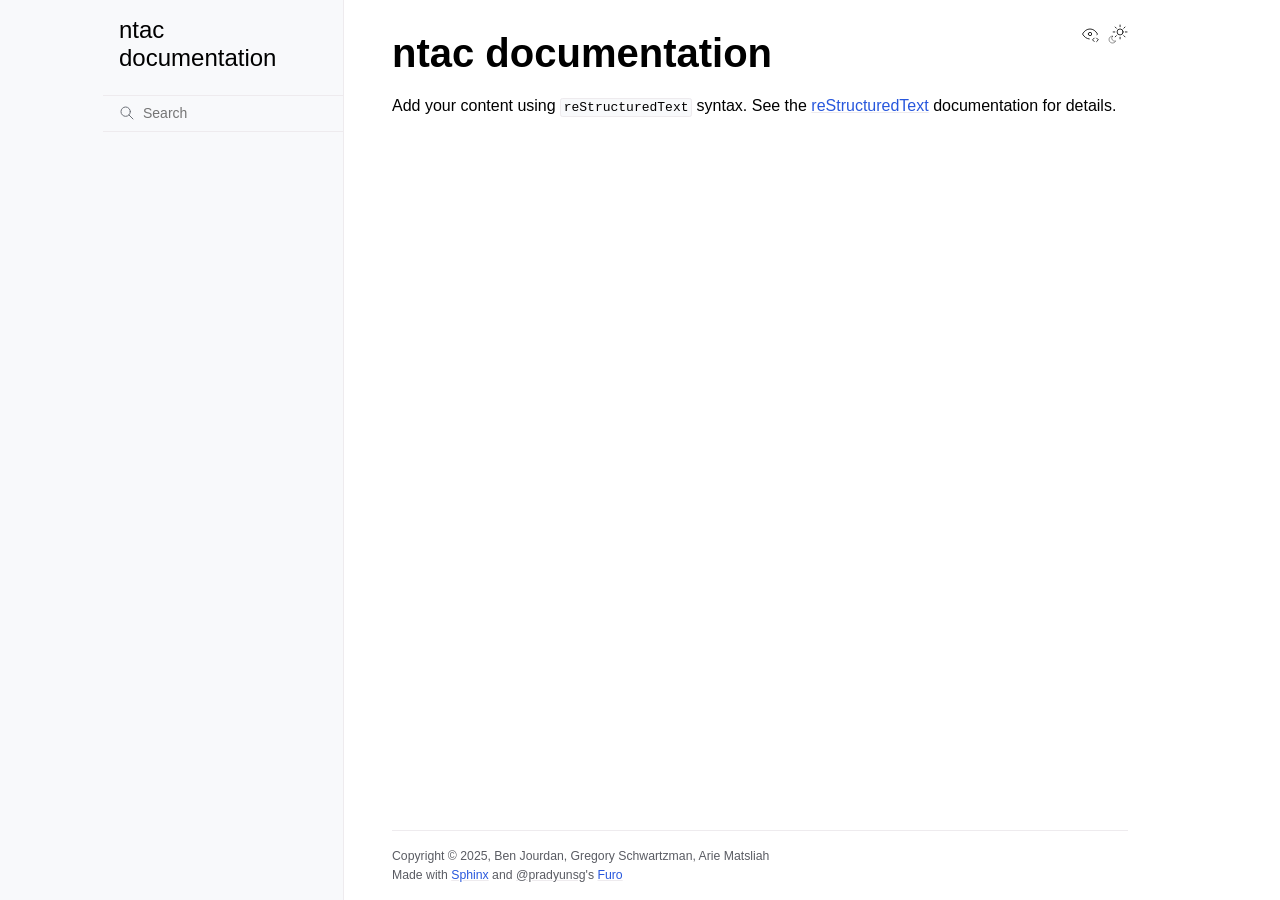
==== index.html @ 8999eef3 "deploy: 32d18147dfad6ef28882968e15329e1a2d5808b3" ====
<!doctype html>
<html class="no-js" lang="en" data-content_root="./">
  <head><meta charset="utf-8"/>
    <meta name="viewport" content="width=device-width,initial-scale=1"/>
    <meta name="color-scheme" content="light dark"><meta name="viewport" content="width=device-width, initial-scale=1" />
<link rel="index" title="Index" href="genindex.html" /><link rel="search" title="Search" href="search.html" />

    <!-- Generated with Sphinx 8.1.3 and Furo 2024.08.06 -->
        <title>ntac documentation</title>
      <link rel="stylesheet" type="text/css" href="_static/pygments.css?v=8f2a1f02" />
    <link rel="stylesheet" type="text/css" href="_static/styles/furo.css?v=354aac6f" />
    <link rel="stylesheet" type="text/css" href="_static/styles/furo-extensions.css?v=302659d7" />
    
    


<style>
  body {
    --color-code-background: #f8f8f8;
  --color-code-foreground: black;
  
  }
  @media not print {
    body[data-theme="dark"] {
      --color-code-background: #202020;
  --color-code-foreground: #d0d0d0;
  
    }
    @media (prefers-color-scheme: dark) {
      body:not([data-theme="light"]) {
        --color-code-background: #202020;
  --color-code-foreground: #d0d0d0;
  
      }
    }
  }
</style></head>
  <body>
    
    <script>
      document.body.dataset.theme = localStorage.getItem("theme") || "auto";
    </script>
    

<svg xmlns="http://www.w3.org/2000/svg" style="display: none;">
  <symbol id="svg-toc" viewBox="0 0 24 24">
    <title>Contents</title>
    <svg stroke="currentColor" fill="currentColor" stroke-width="0" viewBox="0 0 1024 1024">
      <path d="M408 442h480c4.4 0 8-3.6 8-8v-56c0-4.4-3.6-8-8-8H408c-4.4 0-8 3.6-8 8v56c0 4.4 3.6 8 8 8zm-8 204c0 4.4 3.6 8 8 8h480c4.4 0 8-3.6 8-8v-56c0-4.4-3.6-8-8-8H408c-4.4 0-8 3.6-8 8v56zm504-486H120c-4.4 0-8 3.6-8 8v56c0 4.4 3.6 8 8 8h784c4.4 0 8-3.6 8-8v-56c0-4.4-3.6-8-8-8zm0 632H120c-4.4 0-8 3.6-8 8v56c0 4.4 3.6 8 8 8h784c4.4 0 8-3.6 8-8v-56c0-4.4-3.6-8-8-8zM115.4 518.9L271.7 642c5.8 4.6 14.4.5 14.4-6.9V388.9c0-7.4-8.5-11.5-14.4-6.9L115.4 505.1a8.74 8.74 0 0 0 0 13.8z"/>
    </svg>
  </symbol>
  <symbol id="svg-menu" viewBox="0 0 24 24">
    <title>Menu</title>
    <svg xmlns="http://www.w3.org/2000/svg" viewBox="0 0 24 24" fill="none" stroke="currentColor"
      stroke-width="2" stroke-linecap="round" stroke-linejoin="round" class="feather-menu">
      <line x1="3" y1="12" x2="21" y2="12"></line>
      <line x1="3" y1="6" x2="21" y2="6"></line>
      <line x1="3" y1="18" x2="21" y2="18"></line>
    </svg>
  </symbol>
  <symbol id="svg-arrow-right" viewBox="0 0 24 24">
    <title>Expand</title>
    <svg xmlns="http://www.w3.org/2000/svg" viewBox="0 0 24 24" fill="none" stroke="currentColor"
      stroke-width="2" stroke-linecap="round" stroke-linejoin="round" class="feather-chevron-right">
      <polyline points="9 18 15 12 9 6"></polyline>
    </svg>
  </symbol>
  <symbol id="svg-sun" viewBox="0 0 24 24">
    <title>Light mode</title>
    <svg xmlns="http://www.w3.org/2000/svg" viewBox="0 0 24 24" fill="none" stroke="currentColor"
      stroke-width="1" stroke-linecap="round" stroke-linejoin="round" class="feather-sun">
      <circle cx="12" cy="12" r="5"></circle>
      <line x1="12" y1="1" x2="12" y2="3"></line>
      <line x1="12" y1="21" x2="12" y2="23"></line>
      <line x1="4.22" y1="4.22" x2="5.64" y2="5.64"></line>
      <line x1="18.36" y1="18.36" x2="19.78" y2="19.78"></line>
      <line x1="1" y1="12" x2="3" y2="12"></line>
      <line x1="21" y1="12" x2="23" y2="12"></line>
      <line x1="4.22" y1="19.78" x2="5.64" y2="18.36"></line>
      <line x1="18.36" y1="5.64" x2="19.78" y2="4.22"></line>
    </svg>
  </symbol>
  <symbol id="svg-moon" viewBox="0 0 24 24">
    <title>Dark mode</title>
    <svg xmlns="http://www.w3.org/2000/svg" viewBox="0 0 24 24" fill="none" stroke="currentColor"
      stroke-width="1" stroke-linecap="round" stroke-linejoin="round" class="icon-tabler-moon">
      <path stroke="none" d="M0 0h24v24H0z" fill="none" />
      <path d="M12 3c.132 0 .263 0 .393 0a7.5 7.5 0 0 0 7.92 12.446a9 9 0 1 1 -8.313 -12.454z" />
    </svg>
  </symbol>
  <symbol id="svg-sun-with-moon" viewBox="0 0 24 24">
    <title>Auto light/dark, in light mode</title>
    <svg xmlns="http://www.w3.org/2000/svg" viewBox="0 0 24 24" fill="none" stroke="currentColor"
      stroke-width="1" stroke-linecap="round" stroke-linejoin="round"
      class="icon-custom-derived-from-feather-sun-and-tabler-moon">
      <path style="opacity: 50%" d="M 5.411 14.504 C 5.471 14.504 5.532 14.504 5.591 14.504 C 3.639 16.319 4.383 19.569 6.931 20.352 C 7.693 20.586 8.512 20.551 9.25 20.252 C 8.023 23.207 4.056 23.725 2.11 21.184 C 0.166 18.642 1.702 14.949 4.874 14.536 C 5.051 14.512 5.231 14.5 5.411 14.5 L 5.411 14.504 Z"/>
      <line x1="14.5" y1="3.25" x2="14.5" y2="1.25"/>
      <line x1="14.5" y1="15.85" x2="14.5" y2="17.85"/>
      <line x1="10.044" y1="5.094" x2="8.63" y2="3.68"/>
      <line x1="19" y1="14.05" x2="20.414" y2="15.464"/>
      <line x1="8.2" y1="9.55" x2="6.2" y2="9.55"/>
      <line x1="20.8" y1="9.55" x2="22.8" y2="9.55"/>
      <line x1="10.044" y1="14.006" x2="8.63" y2="15.42"/>
      <line x1="19" y1="5.05" x2="20.414" y2="3.636"/>
      <circle cx="14.5" cy="9.55" r="3.6"/>
    </svg>
  </symbol>
  <symbol id="svg-moon-with-sun" viewBox="0 0 24 24">
    <title>Auto light/dark, in dark mode</title>
    <svg xmlns="http://www.w3.org/2000/svg" viewBox="0 0 24 24" fill="none" stroke="currentColor"
      stroke-width="1" stroke-linecap="round" stroke-linejoin="round"
      class="icon-custom-derived-from-feather-sun-and-tabler-moon">
      <path d="M 8.282 7.007 C 8.385 7.007 8.494 7.007 8.595 7.007 C 5.18 10.184 6.481 15.869 10.942 17.24 C 12.275 17.648 13.706 17.589 15 17.066 C 12.851 22.236 5.91 23.143 2.505 18.696 C -0.897 14.249 1.791 7.786 7.342 7.063 C 7.652 7.021 7.965 7 8.282 7 L 8.282 7.007 Z"/>
      <line style="opacity: 50%" x1="18" y1="3.705" x2="18" y2="2.5"/>
      <line style="opacity: 50%" x1="18" y1="11.295" x2="18" y2="12.5"/>
      <line style="opacity: 50%" x1="15.316" y1="4.816" x2="14.464" y2="3.964"/>
      <line style="opacity: 50%" x1="20.711" y1="10.212" x2="21.563" y2="11.063"/>
      <line style="opacity: 50%" x1="14.205" y1="7.5" x2="13.001" y2="7.5"/>
      <line style="opacity: 50%" x1="21.795" y1="7.5" x2="23" y2="7.5"/>
      <line style="opacity: 50%" x1="15.316" y1="10.184" x2="14.464" y2="11.036"/>
      <line style="opacity: 50%" x1="20.711" y1="4.789" x2="21.563" y2="3.937"/>
      <circle style="opacity: 50%" cx="18" cy="7.5" r="2.169"/>
    </svg>
  </symbol>
  <symbol id="svg-pencil" viewBox="0 0 24 24">
    <svg xmlns="http://www.w3.org/2000/svg" viewBox="0 0 24 24" fill="none" stroke="currentColor"
      stroke-width="1" stroke-linecap="round" stroke-linejoin="round" class="icon-tabler-pencil-code">
      <path d="M4 20h4l10.5 -10.5a2.828 2.828 0 1 0 -4 -4l-10.5 10.5v4" />
      <path d="M13.5 6.5l4 4" />
      <path d="M20 21l2 -2l-2 -2" />
      <path d="M17 17l-2 2l2 2" />
    </svg>
  </symbol>
  <symbol id="svg-eye" viewBox="0 0 24 24">
    <svg xmlns="http://www.w3.org/2000/svg" viewBox="0 0 24 24" fill="none" stroke="currentColor"
      stroke-width="1" stroke-linecap="round" stroke-linejoin="round" class="icon-tabler-eye-code">
      <path stroke="none" d="M0 0h24v24H0z" fill="none" />
      <path d="M10 12a2 2 0 1 0 4 0a2 2 0 0 0 -4 0" />
      <path
        d="M11.11 17.958c-3.209 -.307 -5.91 -2.293 -8.11 -5.958c2.4 -4 5.4 -6 9 -6c3.6 0 6.6 2 9 6c-.21 .352 -.427 .688 -.647 1.008" />
      <path d="M20 21l2 -2l-2 -2" />
      <path d="M17 17l-2 2l2 2" />
    </svg>
  </symbol>
</svg>

<input type="checkbox" class="sidebar-toggle" name="__navigation" id="__navigation">
<input type="checkbox" class="sidebar-toggle" name="__toc" id="__toc">
<label class="overlay sidebar-overlay" for="__navigation">
  <div class="visually-hidden">Hide navigation sidebar</div>
</label>
<label class="overlay toc-overlay" for="__toc">
  <div class="visually-hidden">Hide table of contents sidebar</div>
</label>

<a class="skip-to-content muted-link" href="#furo-main-content">Skip to content</a>



<div class="page">
  <header class="mobile-header">
    <div class="header-left">
      <label class="nav-overlay-icon" for="__navigation">
        <div class="visually-hidden">Toggle site navigation sidebar</div>
        <i class="icon"><svg><use href="#svg-menu"></use></svg></i>
      </label>
    </div>
    <div class="header-center">
      <a href="#"><div class="brand">ntac  documentation</div></a>
    </div>
    <div class="header-right">
      <div class="theme-toggle-container theme-toggle-header">
        <button class="theme-toggle">
          <div class="visually-hidden">Toggle Light / Dark / Auto color theme</div>
          <svg class="theme-icon-when-auto-light"><use href="#svg-sun-with-moon"></use></svg>
          <svg class="theme-icon-when-auto-dark"><use href="#svg-moon-with-sun"></use></svg>
          <svg class="theme-icon-when-dark"><use href="#svg-moon"></use></svg>
          <svg class="theme-icon-when-light"><use href="#svg-sun"></use></svg>
        </button>
      </div>
      <label class="toc-overlay-icon toc-header-icon no-toc" for="__toc">
        <div class="visually-hidden">Toggle table of contents sidebar</div>
        <i class="icon"><svg><use href="#svg-toc"></use></svg></i>
      </label>
    </div>
  </header>
  <aside class="sidebar-drawer">
    <div class="sidebar-container">
      
      <div class="sidebar-sticky"><a class="sidebar-brand" href="#">
  
  
  <span class="sidebar-brand-text">ntac  documentation</span>
  
</a><form class="sidebar-search-container" method="get" action="search.html" role="search">
  <input class="sidebar-search" placeholder="Search" name="q" aria-label="Search">
  <input type="hidden" name="check_keywords" value="yes">
  <input type="hidden" name="area" value="default">
</form>
<div id="searchbox"></div><div class="sidebar-scroll"><div class="sidebar-tree">
  
</div>
</div>

      </div>
      
    </div>
  </aside>
  <div class="main">
    <div class="content">
      <div class="article-container">
        <a href="#" class="back-to-top muted-link">
          <svg xmlns="http://www.w3.org/2000/svg" viewBox="0 0 24 24">
            <path d="M13 20h-2V8l-5.5 5.5-1.42-1.42L12 4.16l7.92 7.92-1.42 1.42L13 8v12z"></path>
          </svg>
          <span>Back to top</span>
        </a>
        <div class="content-icon-container">
          <div class="view-this-page">
  <a class="muted-link" href="_sources/index.rst.txt" title="View this page">
    <svg><use href="#svg-eye"></use></svg>
    <span class="visually-hidden">View this page</span>
  </a>
</div>
<div class="theme-toggle-container theme-toggle-content">
            <button class="theme-toggle">
              <div class="visually-hidden">Toggle Light / Dark / Auto color theme</div>
              <svg class="theme-icon-when-auto-light"><use href="#svg-sun-with-moon"></use></svg>
              <svg class="theme-icon-when-auto-dark"><use href="#svg-moon-with-sun"></use></svg>
              <svg class="theme-icon-when-dark"><use href="#svg-moon"></use></svg>
              <svg class="theme-icon-when-light"><use href="#svg-sun"></use></svg>
            </button>
          </div>
          <label class="toc-overlay-icon toc-content-icon no-toc" for="__toc">
            <div class="visually-hidden">Toggle table of contents sidebar</div>
            <i class="icon"><svg><use href="#svg-toc"></use></svg></i>
          </label>
        </div>
        <article role="main" id="furo-main-content">
          <section id="ntac-documentation">
<h1>ntac documentation<a class="headerlink" href="#ntac-documentation" title="Link to this heading">¶</a></h1>
<p>Add your content using <code class="docutils literal notranslate"><span class="pre">reStructuredText</span></code> syntax. See the
<a class="reference external" href="https://www.sphinx-doc.org/en/master/usage/restructuredtext/index.html">reStructuredText</a>
documentation for details.</p>
<div class="toctree-wrapper compound">
</div>
</section>

        </article>
      </div>
      <footer>
        
        <div class="related-pages">
          
          
        </div>
        <div class="bottom-of-page">
          <div class="left-details">
            <div class="copyright">
                Copyright &#169; 2025, Ben Jourdan, Gregory Schwartzman, Arie Matsliah
            </div>
            Made with <a href="https://www.sphinx-doc.org/">Sphinx</a> and <a class="muted-link" href="https://pradyunsg.me">@pradyunsg</a>'s
            
            <a href="https://github.com/pradyunsg/furo">Furo</a>
            
          </div>
          <div class="right-details">
            
          </div>
        </div>
        
      </footer>
    </div>
    <aside class="toc-drawer no-toc">
      
      
      
    </aside>
  </div>
</div><script src="_static/documentation_options.js?v=5929fcd5"></script>
    <script src="_static/doctools.js?v=9bcbadda"></script>
    <script src="_static/sphinx_highlight.js?v=dc90522c"></script>
    <script src="_static/scripts/furo.js?v=5fa4622c"></script>
    </body>
</html>
---- _static/pygments.css ----
.highlight pre { line-height: 125%; }
.highlight td.linenos .normal { color: inherit; background-color: transparent; padding-left: 5px; padding-right: 5px; }
.highlight span.linenos { color: inherit; background-color: transparent; padding-left: 5px; padding-right: 5px; }
.highlight td.linenos .special { color: #000000; background-color: #ffffc0; padding-left: 5px; padding-right: 5px; }
.highlight span.linenos.special { color: #000000; background-color: #ffffc0; padding-left: 5px; padding-right: 5px; }
.highlight .hll { background-color: #ffffcc }
.highlight { background: #f8f8f8; }
.highlight .c { color: #8F5902; font-style: italic } /* Comment */
.highlight .err { color: #A40000; border: 1px solid #EF2929 } /* Error */
.highlight .g { color: #000 } /* Generic */
.highlight .k { color: #204A87; font-weight: bold } /* Keyword */
.highlight .l { color: #000 } /* Literal */
.highlight .n { color: #000 } /* Name */
.highlight .o { color: #CE5C00; font-weight: bold } /* Operator */
.highlight .x { color: #000 } /* Other */
.highlight .p { color: #000; font-weight: bold } /* Punctuation */
.highlight .ch { color: #8F5902; font-style: italic } /* Comment.Hashbang */
.highlight .cm { color: #8F5902; font-style: italic } /* Comment.Multiline */
.highlight .cp { color: #8F5902; font-style: italic } /* Comment.Preproc */
.highlight .cpf { color: #8F5902; font-style: italic } /* Comment.PreprocFile */
.highlight .c1 { color: #8F5902; font-style: italic } /* Comment.Single */
.highlight .cs { color: #8F5902; font-style: italic } /* Comment.Special */
.highlight .gd { color: #A40000 } /* Generic.Deleted */
.highlight .ge { color: #000; font-style: italic } /* Generic.Emph */
.highlight .ges { color: #000; font-weight: bold; font-style: italic } /* Generic.EmphStrong */
.highlight .gr { color: #EF2929 } /* Generic.Error */
.highlight .gh { color: #000080; font-weight: bold } /* Generic.Heading */
.highlight .gi { color: #00A000 } /* Generic.Inserted */
.highlight .go { color: #000; font-style: italic } /* Generic.Output */
.highlight .gp { color: #8F5902 } /* Generic.Prompt */
.highlight .gs { color: #000; font-weight: bold } /* Generic.Strong */
.highlight .gu { color: #800080; font-weight: bold } /* Generic.Subheading */
.highlight .gt { color: #A40000; font-weight: bold } /* Generic.Traceback */
.highlight .kc { color: #204A87; font-weight: bold } /* Keyword.Constant */
.highlight .kd { color: #204A87; font-weight: bold } /* Keyword.Declaration */
.highlight .kn { color: #204A87; font-weight: bold } /* Keyword.Namespace */
.highlight .kp { color: #204A87; font-weight: bold } /* Keyword.Pseudo */
.highlight .kr { color: #204A87; font-weight: bold } /* Keyword.Reserved */
.highlight .kt { color: #204A87; font-weight: bold } /* Keyword.Type */
.highlight .ld { color: #000 } /* Literal.Date */
.highlight .m { color: #0000CF; font-weight: bold } /* Literal.Number */
.highlight .s { color: #4E9A06 } /* Literal.String */
.highlight .na { color: #C4A000 } /* Name.Attribute */
.highlight .nb { color: #204A87 } /* Name.Builtin */
.highlight .nc { color: #000 } /* Name.Class */
.highlight .no { color: #000 } /* Name.Constant */
.highlight .nd { color: #5C35CC; font-weight: bold } /* Name.Decorator */
.highlight .ni { color: #CE5C00 } /* Name.Entity */
.highlight .ne { color: #C00; font-weight: bold } /* Name.Exception */
.highlight .nf { color: #000 } /* Name.Function */
.highlight .nl { color: #F57900 } /* Name.Label */
.highlight .nn { color: #000 } /* Name.Namespace */
.highlight .nx { color: #000 } /* Name.Other */
.highlight .py { color: #000 } /* Name.Property */
.highlight .nt { color: #204A87; font-weight: bold } /* Name.Tag */
.highlight .nv { color: #000 } /* Name.Variable */
.highlight .ow { color: #204A87; font-weight: bold } /* Operator.Word */
.highlight .pm { color: #000; font-weight: bold } /* Punctuation.Marker */
.highlight .w { color: #F8F8F8 } /* Text.Whitespace */
.highlight .mb { color: #0000CF; font-weight: bold } /* Literal.Number.Bin */
.highlight .mf { color: #0000CF; font-weight: bold } /* Literal.Number.Float */
.highlight .mh { color: #0000CF; font-weight: bold } /* Literal.Number.Hex */
.highlight .mi { color: #0000CF; font-weight: bold } /* Literal.Number.Integer */
.highlight .mo { color: #0000CF; font-weight: bold } /* Literal.Number.Oct */
.highlight .sa { color: #4E9A06 } /* Literal.String.Affix */
.highlight .sb { color: #4E9A06 } /* Literal.String.Backtick */
.highlight .sc { color: #4E9A06 } /* Literal.String.Char */
.highlight .dl { color: #4E9A06 } /* Literal.String.Delimiter */
.highlight .sd { color: #8F5902; font-style: italic } /* Literal.String.Doc */
.highlight .s2 { color: #4E9A06 } /* Literal.String.Double */
.highlight .se { color: #4E9A06 } /* Literal.String.Escape */
.highlight .sh { color: #4E9A06 } /* Literal.String.Heredoc */
.highlight .si { color: #4E9A06 } /* Literal.String.Interpol */
.highlight .sx { color: #4E9A06 } /* Literal.String.Other */
.highlight .sr { color: #4E9A06 } /* Literal.String.Regex */
.highlight .s1 { color: #4E9A06 } /* Literal.String.Single */
.highlight .ss { color: #4E9A06 } /* Literal.String.Symbol */
.highlight .bp { color: #3465A4 } /* Name.Builtin.Pseudo */
.highlight .fm { color: #000 } /* Name.Function.Magic */
.highlight .vc { color: #000 } /* Name.Variable.Class */
.highlight .vg { color: #000 } /* Name.Variable.Global */
.highlight .vi { color: #000 } /* Name.Variable.Instance */
.highlight .vm { color: #000 } /* Name.Variable.Magic */
.highlight .il { color: #0000CF; font-weight: bold } /* Literal.Number.Integer.Long */
@media not print {
body[data-theme="dark"] .highlight pre { line-height: 125%; }
body[data-theme="dark"] .highlight td.linenos .normal { color: #aaaaaa; background-color: transparent; padding-left: 5px; padding-right: 5px; }
body[data-theme="dark"] .highlight span.linenos { color: #aaaaaa; background-color: transparent; padding-left: 5px; padding-right: 5px; }
body[data-theme="dark"] .highlight td.linenos .special { color: #000000; background-color: #ffffc0; padding-left: 5px; padding-right: 5px; }
body[data-theme="dark"] .highlight span.linenos.special { color: #000000; background-color: #ffffc0; padding-left: 5px; padding-right: 5px; }
body[data-theme="dark"] .highlight .hll { background-color: #404040 }
body[data-theme="dark"] .highlight { background: #202020; color: #D0D0D0 }
body[data-theme="dark"] .highlight .c { color: #ABABAB; font-style: italic } /* Comment */
body[data-theme="dark"] .highlight .err { color: #A61717; background-color: #E3D2D2 } /* Error */
body[data-theme="dark"] .highlight .esc { color: #D0D0D0 } /* Escape */
body[data-theme="dark"] .highlight .g { color: #D0D0D0 } /* Generic */
body[data-theme="dark"] .highlight .k { color: #6EBF26; font-weight: bold } /* Keyword */
body[data-theme="dark"] .highlight .l { color: #D0D0D0 } /* Literal */
body[data-theme="dark"] .highlight .n { color: #D0D0D0 } /* Name */
body[data-theme="dark"] .highlight .o { color: #D0D0D0 } /* Operator */
body[data-theme="dark"] .highlight .x { color: #D0D0D0 } /* Other */
body[data-theme="dark"] .highlight .p { color: #D0D0D0 } /* Punctuation */
body[data-theme="dark"] .highlight .ch { color: #ABABAB; font-style: italic } /* Comment.Hashbang */
body[data-theme="dark"] .highlight .cm { color: #ABABAB; font-style: italic } /* Comment.Multiline */
body[data-theme="dark"] .highlight .cp { color: #FF3A3A; font-weight: bold } /* Comment.Preproc */
body[data-theme="dark"] .highlight .cpf { color: #ABABAB; font-style: italic } /* Comment.PreprocFile */
body[data-theme="dark"] .highlight .c1 { color: #ABABAB; font-style: italic } /* Comment.Single */
body[data-theme="dark"] .highlight .cs { color: #E50808; font-weight: bold; background-color: #520000 } /* Comment.Special */
body[data-theme="dark"] .highlight .gd { color: #FF3A3A } /* Generic.Deleted */
body[data-theme="dark"] .highlight .ge { color: #D0D0D0; font-style: italic } /* Generic.Emph */
body[data-theme="dark"] .highlight .ges { color: #D0D0D0; font-weight: bold; font-style: italic } /* Generic.EmphStrong */
body[data-theme="dark"] .highlight .gr { color: #FF3A3A } /* Generic.Error */
body[data-theme="dark"] .highlight .gh { color: #FFF; font-weight: bold } /* Generic.Heading */
body[data-theme="dark"] .highlight .gi { color: #589819 } /* Generic.Inserted */
body[data-theme="dark"] .highlight .go { color: #CCC } /* Generic.Output */
body[data-theme="dark"] .highlight .gp { color: #AAA } /* Generic.Prompt */
body[data-theme="dark"] .highlight .gs { color: #D0D0D0; font-weight: bold } /* Generic.Strong */
body[data-theme="dark"] .highlight .gu { color: #FFF; text-decoration: underline } /* Generic.Subheading */
body[data-theme="dark"] .highlight .gt { color: #FF3A3A } /* Generic.Traceback */
body[data-theme="dark"] .highlight .kc { color: #6EBF26; font-weight: bold } /* Keyword.Constant */
body[data-theme="dark"] .highlight .kd { color: #6EBF26; font-weight: bold } /* Keyword.Declaration */
body[data-theme="dark"] .highlight .kn { color: #6EBF26; font-weight: bold } /* Keyword.Namespace */
body[data-theme="dark"] .highlight .kp { color: #6EBF26 } /* Keyword.Pseudo */
body[data-theme="dark"] .highlight .kr { color: #6EBF26; font-weight: bold } /* Keyword.Reserved */
body[data-theme="dark"] .highlight .kt { color: #6EBF26; font-weight: bold } /* Keyword.Type */
body[data-theme="dark"] .highlight .ld { color: #D0D0D0 } /* Literal.Date */
body[data-theme="dark"] .highlight .m { color: #51B2FD } /* Literal.Number */
body[data-theme="dark"] .highlight .s { color: #ED9D13 } /* Literal.String */
body[data-theme="dark"] .highlight .na { color: #BBB } /* Name.Attribute */
body[data-theme="dark"] .highlight .nb { color: #2FBCCD } /* Name.Builtin */
body[data-theme="dark"] .highlight .nc { color: #71ADFF; text-decoration: underline } /* Name.Class */
body[data-theme="dark"] .highlight .no { color: #40FFFF } /* Name.Constant */
body[data-theme="dark"] .highlight .nd { color: #FFA500 } /* Name.Decorator */
body[data-theme="dark"] .highlight .ni { color: #D0D0D0 } /* Name.Entity */
body[data-theme="dark"] .highlight .ne { color: #BBB } /* Name.Exception */
body[data-theme="dark"] .highlight .nf { color: #71ADFF } /* Name.Function */
body[data-theme="dark"] .highlight .nl { color: #D0D0D0 } /* Name.Label */
body[data-theme="dark"] .highlight .nn { color: #71ADFF; text-decoration: underline } /* Name.Namespace */
body[data-theme="dark"] .highlight .nx { color: #D0D0D0 } /* Name.Other */
body[data-theme="dark"] .highlight .py { color: #D0D0D0 } /* Name.Property */
body[data-theme="dark"] .highlight .nt { color: #6EBF26; font-weight: bold } /* Name.Tag */
body[data-theme="dark"] .highlight .nv { color: #40FFFF } /* Name.Variable */
body[data-theme="dark"] .highlight .ow { color: #6EBF26; font-weight: bold } /* Operator.Word */
body[data-theme="dark"] .highlight .pm { color: #D0D0D0 } /* Punctuation.Marker */
body[data-theme="dark"] .highlight .w { color: #666 } /* Text.Whitespace */
body[data-theme="dark"] .highlight .mb { color: #51B2FD } /* Literal.Number.Bin */
body[data-theme="dark"] .highlight .mf { color: #51B2FD } /* Literal.Number.Float */
body[data-theme="dark"] .highlight .mh { color: #51B2FD } /* Literal.Number.Hex */
body[data-theme="dark"] .highlight .mi { color: #51B2FD } /* Literal.Number.Integer */
body[data-theme="dark"] .highlight .mo { color: #51B2FD } /* Literal.Number.Oct */
body[data-theme="dark"] .highlight .sa { color: #ED9D13 } /* Literal.String.Affix */
body[data-theme="dark"] .highlight .sb { color: #ED9D13 } /* Literal.String.Backtick */
body[data-theme="dark"] .highlight .sc { color: #ED9D13 } /* Literal.String.Char */
body[data-theme="dark"] .highlight .dl { color: #ED9D13 } /* Literal.String.Delimiter */
body[data-theme="dark"] .highlight .sd { color: #ED9D13 } /* Literal.String.Doc */
body[data-theme="dark"] .highlight .s2 { color: #ED9D13 } /* Literal.String.Double */
body[data-theme="dark"] .highlight .se { color: #ED9D13 } /* Literal.String.Escape */
body[data-theme="dark"] .highlight .sh { color: #ED9D13 } /* Literal.String.Heredoc */
body[data-theme="dark"] .highlight .si { color: #ED9D13 } /* Literal.String.Interpol */
body[data-theme="dark"] .highlight .sx { color: #FFA500 } /* Literal.String.Other */
body[data-theme="dark"] .highlight .sr { color: #ED9D13 } /* Literal.String.Regex */
body[data-theme="dark"] .highlight .s1 { color: #ED9D13 } /* Literal.String.Single */
body[data-theme="dark"] .highlight .ss { color: #ED9D13 } /* Literal.String.Symbol */
body[data-theme="dark"] .highlight .bp { color: #2FBCCD } /* Name.Builtin.Pseudo */
body[data-theme="dark"] .highlight .fm { color: #71ADFF } /* Name.Function.Magic */
body[data-theme="dark"] .highlight .vc { color: #40FFFF } /* Name.Variable.Class */
body[data-theme="dark"] .highlight .vg { color: #40FFFF } /* Name.Variable.Global */
body[data-theme="dark"] .highlight .vi { color: #40FFFF } /* Name.Variable.Instance */
body[data-theme="dark"] .highlight .vm { color: #40FFFF } /* Name.Variable.Magic */
body[data-theme="dark"] .highlight .il { color: #51B2FD } /* Literal.Number.Integer.Long */
@media (prefers-color-scheme: dark) {
body:not([data-theme="light"]) .highlight pre { line-height: 125%; }
body:not([data-theme="light"]) .highlight td.linenos .normal { color: #aaaaaa; background-color: transparent; padding-left: 5px; padding-right: 5px; }
body:not([data-theme="light"]) .highlight span.linenos { color: #aaaaaa; background-color: transparent; padding-left: 5px; padding-right: 5px; }
body:not([data-theme="light"]) .highlight td.linenos .special { color: #000000; background-color: #ffffc0; padding-left: 5px; padding-right: 5px; }
body:not([data-theme="light"]) .highlight span.linenos.special { color: #000000; background-color: #ffffc0; padding-left: 5px; padding-right: 5px; }
body:not([data-theme="light"]) .highlight .hll { background-color: #404040 }
body:not([data-theme="light"]) .highlight { background: #202020; color: #D0D0D0 }
body:not([data-theme="light"]) .highlight .c { color: #ABABAB; font-style: italic } /* Comment */
body:not([data-theme="light"]) .highlight .err { color: #A61717; background-color: #E3D2D2 } /* Error */
body:not([data-theme="light"]) .highlight .esc { color: #D0D0D0 } /* Escape */
body:not([data-theme="light"]) .highlight .g { color: #D0D0D0 } /* Generic */
body:not([data-theme="light"]) .highlight .k { color: #6EBF26; font-weight: bold } /* Keyword */
body:not([data-theme="light"]) .highlight .l { color: #D0D0D0 } /* Literal */
body:not([data-theme="light"]) .highlight .n { color: #D0D0D0 } /* Name */
body:not([data-theme="light"]) .highlight .o { color: #D0D0D0 } /* Operator */
body:not([data-theme="light"]) .highlight .x { color: #D0D0D0 } /* Other */
body:not([data-theme="light"]) .highlight .p { color: #D0D0D0 } /* Punctuation */
body:not([data-theme="light"]) .highlight .ch { color: #ABABAB; font-style: italic } /* Comment.Hashbang */
body:not([data-theme="light"]) .highlight .cm { color: #ABABAB; font-style: italic } /* Comment.Multiline */
body:not([data-theme="light"]) .highlight .cp { color: #FF3A3A; font-weight: bold } /* Comment.Preproc */
body:not([data-theme="light"]) .highlight .cpf { color: #ABABAB; font-style: italic } /* Comment.PreprocFile */
body:not([data-theme="light"]) .highlight .c1 { color: #ABABAB; font-style: italic } /* Comment.Single */
body:not([data-theme="light"]) .highlight .cs { color: #E50808; font-weight: bold; background-color: #520000 } /* Comment.Special */
body:not([data-theme="light"]) .highlight .gd { color: #FF3A3A } /* Generic.Deleted */
body:not([data-theme="light"]) .highlight .ge { color: #D0D0D0; font-style: italic } /* Generic.Emph */
body:not([data-theme="light"]) .highlight .ges { color: #D0D0D0; font-weight: bold; font-style: italic } /* Generic.EmphStrong */
body:not([data-theme="light"]) .highlight .gr { color: #FF3A3A } /* Generic.Error */
body:not([data-theme="light"]) .highlight .gh { color: #FFF; font-weight: bold } /* Generic.Heading */
body:not([data-theme="light"]) .highlight .gi { color: #589819 } /* Generic.Inserted */
body:not([data-theme="light"]) .highlight .go { color: #CCC } /* Generic.Output */
body:not([data-theme="light"]) .highlight .gp { color: #AAA } /* Generic.Prompt */
body:not([data-theme="light"]) .highlight .gs { color: #D0D0D0; font-weight: bold } /* Generic.Strong */
body:not([data-theme="light"]) .highlight .gu { color: #FFF; text-decoration: underline } /* Generic.Subheading */
body:not([data-theme="light"]) .highlight .gt { color: #FF3A3A } /* Generic.Traceback */
body:not([data-theme="light"]) .highlight .kc { color: #6EBF26; font-weight: bold } /* Keyword.Constant */
body:not([data-theme="light"]) .highlight .kd { color: #6EBF26; font-weight: bold } /* Keyword.Declaration */
body:not([data-theme="light"]) .highlight .kn { color: #6EBF26; font-weight: bold } /* Keyword.Namespace */
body:not([data-theme="light"]) .highlight .kp { color: #6EBF26 } /* Keyword.Pseudo */
body:not([data-theme="light"]) .highlight .kr { color: #6EBF26; font-weight: bold } /* Keyword.Reserved */
body:not([data-theme="light"]) .highlight .kt { color: #6EBF26; font-weight: bold } /* Keyword.Type */
body:not([data-theme="light"]) .highlight .ld { color: #D0D0D0 } /* Literal.Date */
body:not([data-theme="light"]) .highlight .m { color: #51B2FD } /* Literal.Number */
body:not([data-theme="light"]) .highlight .s { color: #ED9D13 } /* Literal.String */
body:not([data-theme="light"]) .highlight .na { color: #BBB } /* Name.Attribute */
body:not([data-theme="light"]) .highlight .nb { color: #2FBCCD } /* Name.Builtin */
body:not([data-theme="light"]) .highlight .nc { color: #71ADFF; text-decoration: underline } /* Name.Class */
body:not([data-theme="light"]) .highlight .no { color: #40FFFF } /* Name.Constant */
body:not([data-theme="light"]) .highlight .nd { color: #FFA500 } /* Name.Decorator */
body:not([data-theme="light"]) .highlight .ni { color: #D0D0D0 } /* Name.Entity */
body:not([data-theme="light"]) .highlight .ne { color: #BBB } /* Name.Exception */
body:not([data-theme="light"]) .highlight .nf { color: #71ADFF } /* Name.Function */
body:not([data-theme="light"]) .highlight .nl { color: #D0D0D0 } /* Name.Label */
body:not([data-theme="light"]) .highlight .nn { color: #71ADFF; text-decoration: underline } /* Name.Namespace */
body:not([data-theme="light"]) .highlight .nx { color: #D0D0D0 } /* Name.Other */
body:not([data-theme="light"]) .highlight .py { color: #D0D0D0 } /* Name.Property */
body:not([data-theme="light"]) .highlight .nt { color: #6EBF26; font-weight: bold } /* Name.Tag */
body:not([data-theme="light"]) .highlight .nv { color: #40FFFF } /* Name.Variable */
body:not([data-theme="light"]) .highlight .ow { color: #6EBF26; font-weight: bold } /* Operator.Word */
body:not([data-theme="light"]) .highlight .pm { color: #D0D0D0 } /* Punctuation.Marker */
body:not([data-theme="light"]) .highlight .w { color: #666 } /* Text.Whitespace */
body:not([data-theme="light"]) .highlight .mb { color: #51B2FD } /* Literal.Number.Bin */
body:not([data-theme="light"]) .highlight .mf { color: #51B2FD } /* Literal.Number.Float */
body:not([data-theme="light"]) .highlight .mh { color: #51B2FD } /* Literal.Number.Hex */
body:not([data-theme="light"]) .highlight .mi { color: #51B2FD } /* Literal.Number.Integer */
body:not([data-theme="light"]) .highlight .mo { color: #51B2FD } /* Literal.Number.Oct */
body:not([data-theme="light"]) .highlight .sa { color: #ED9D13 } /* Literal.String.Affix */
body:not([data-theme="light"]) .highlight .sb { color: #ED9D13 } /* Literal.String.Backtick */
body:not([data-theme="light"]) .highlight .sc { color: #ED9D13 } /* Literal.String.Char */
body:not([data-theme="light"]) .highlight .dl { color: #ED9D13 } /* Literal.String.Delimiter */
body:not([data-theme="light"]) .highlight .sd { color: #ED9D13 } /* Literal.String.Doc */
body:not([data-theme="light"]) .highlight .s2 { color: #ED9D13 } /* Literal.String.Double */
body:not([data-theme="light"]) .highlight .se { color: #ED9D13 } /* Literal.String.Escape */
body:not([data-theme="light"]) .highlight .sh { color: #ED9D13 } /* Literal.String.Heredoc */
body:not([data-theme="light"]) .highlight .si { color: #ED9D13 } /* Literal.String.Interpol */
body:not([data-theme="light"]) .highlight .sx { color: #FFA500 } /* Literal.String.Other */
body:not([data-theme="light"]) .highlight .sr { color: #ED9D13 } /* Literal.String.Regex */
body:not([data-theme="light"]) .highlight .s1 { color: #ED9D13 } /* Literal.String.Single */
body:not([data-theme="light"]) .highlight .ss { color: #ED9D13 } /* Literal.String.Symbol */
body:not([data-theme="light"]) .highlight .bp { color: #2FBCCD } /* Name.Builtin.Pseudo */
body:not([data-theme="light"]) .highlight .fm { color: #71ADFF } /* Name.Function.Magic */
body:not([data-theme="light"]) .highlight .vc { color: #40FFFF } /* Name.Variable.Class */
body:not([data-theme="light"]) .highlight .vg { color: #40FFFF } /* Name.Variable.Global */
body:not([data-theme="light"]) .highlight .vi { color: #40FFFF } /* Name.Variable.Instance */
body:not([data-theme="light"]) .highlight .vm { color: #40FFFF } /* Name.Variable.Magic */
body:not([data-theme="light"]) .highlight .il { color: #51B2FD } /* Literal.Number.Integer.Long */
}
}
---- _static/styles/furo-extensions.css ----
#furo-sidebar-ad-placement{padding:var(--sidebar-item-spacing-vertical) var(--sidebar-item-spacing-horizontal)}#furo-sidebar-ad-placement .ethical-sidebar{background:var(--color-background-secondary);border:none;box-shadow:none}#furo-sidebar-ad-placement .ethical-sidebar:hover{background:var(--color-background-hover)}#furo-sidebar-ad-placement .ethical-sidebar a{color:var(--color-foreground-primary)}#furo-sidebar-ad-placement .ethical-callout a{color:var(--color-foreground-secondary)!important}#furo-readthedocs-versions{background:transparent;display:block;position:static;width:100%}#furo-readthedocs-versions .rst-versions{background:#1a1c1e}#furo-readthedocs-versions .rst-current-version{background:var(--color-sidebar-item-background);cursor:unset}#furo-readthedocs-versions .rst-current-version:hover{background:var(--color-sidebar-item-background)}#furo-readthedocs-versions .rst-current-version .fa-book{color:var(--color-foreground-primary)}#furo-readthedocs-versions>.rst-other-versions{padding:0}#furo-readthedocs-versions>.rst-other-versions small{opacity:1}#furo-readthedocs-versions .injected .rst-versions{position:unset}#furo-readthedocs-versions:focus-within,#furo-readthedocs-versions:hover{box-shadow:0 0 0 1px var(--color-sidebar-background-border)}#furo-readthedocs-versions:focus-within .rst-current-version,#furo-readthedocs-versions:hover .rst-current-version{background:#1a1c1e;font-size:inherit;height:auto;line-height:inherit;padding:12px;text-align:right}#furo-readthedocs-versions:focus-within .rst-current-version .fa-book,#furo-readthedocs-versions:hover .rst-current-version .fa-book{color:#fff;float:left}#furo-readthedocs-versions:focus-within .fa-caret-down,#furo-readthedocs-versions:hover .fa-caret-down{display:none}#furo-readthedocs-versions:focus-within .injected,#furo-readthedocs-versions:focus-within .rst-current-version,#furo-readthedocs-versions:focus-within .rst-other-versions,#furo-readthedocs-versions:hover .injected,#furo-readthedocs-versions:hover .rst-current-version,#furo-readthedocs-versions:hover .rst-other-versions{display:block}#furo-readthedocs-versions:focus-within>.rst-current-version,#furo-readthedocs-versions:hover>.rst-current-version{display:none}.highlight:hover button.copybtn{color:var(--color-code-foreground)}.highlight button.copybtn{align-items:center;background-color:var(--color-code-background);border:none;color:var(--color-background-item);cursor:pointer;height:1.25em;right:.5rem;top:.625rem;transition:color .3s,opacity .3s;width:1.25em}.highlight button.copybtn:hover{background-color:var(--color-code-background);color:var(--color-brand-content)}.highlight button.copybtn:after{background-color:transparent;color:var(--color-code-foreground);display:none}.highlight button.copybtn.success{color:#22863a;transition:color 0ms}.highlight button.copybtn.success:after{display:block}.highlight button.copybtn svg{padding:0}body{--sd-color-primary:var(--color-brand-primary);--sd-color-primary-highlight:var(--color-brand-content);--sd-color-primary-text:var(--color-background-primary);--sd-color-shadow:rgba(0,0,0,.05);--sd-color-card-border:var(--color-card-border);--sd-color-card-border-hover:var(--color-brand-content);--sd-color-card-background:var(--color-card-background);--sd-color-card-text:var(--color-foreground-primary);--sd-color-card-header:var(--color-card-marginals-background);--sd-color-card-footer:var(--color-card-marginals-background);--sd-color-tabs-label-active:var(--color-brand-content);--sd-color-tabs-label-hover:var(--color-foreground-muted);--sd-color-tabs-label-inactive:var(--color-foreground-muted);--sd-color-tabs-underline-active:var(--color-brand-content);--sd-color-tabs-underline-hover:var(--color-foreground-border);--sd-color-tabs-underline-inactive:var(--color-background-border);--sd-color-tabs-overline:var(--color-background-border);--sd-color-tabs-underline:var(--color-background-border)}.sd-tab-content{box-shadow:0 -2px var(--sd-color-tabs-overline),0 1px var(--sd-color-tabs-underline)}.sd-card{box-shadow:0 .1rem .25rem var(--sd-color-shadow),0 0 .0625rem rgba(0,0,0,.1)}.sd-shadow-sm{box-shadow:0 .1rem .25rem var(--sd-color-shadow),0 0 .0625rem rgba(0,0,0,.1)!important}.sd-shadow-md{box-shadow:0 .3rem .75rem var(--sd-color-shadow),0 0 .0625rem rgba(0,0,0,.1)!important}.sd-shadow-lg{box-shadow:0 .6rem 1.5rem var(--sd-color-shadow),0 0 .0625rem rgba(0,0,0,.1)!important}.sd-card-hover:hover{transform:none}.sd-cards-carousel{gap:.25rem;padding:.25rem}body{--tabs--label-text:var(--color-foreground-muted);--tabs--label-text--hover:var(--color-foreground-muted);--tabs--label-text--active:var(--color-brand-content);--tabs--label-text--active--hover:var(--color-brand-content);--tabs--label-background:transparent;--tabs--label-background--hover:transparent;--tabs--label-background--active:transparent;--tabs--label-background--active--hover:transparent;--tabs--padding-x:0.25em;--tabs--margin-x:1em;--tabs--border:var(--color-background-border);--tabs--label-border:transparent;--tabs--label-border--hover:var(--color-foreground-muted);--tabs--label-border--active:var(--color-brand-content);--tabs--label-border--active--hover:var(--color-brand-content)}[role=main] .container{max-width:none;padding-left:0;padding-right:0}.shadow.docutils{border:none;box-shadow:0 .2rem .5rem rgba(0,0,0,.05),0 0 .0625rem rgba(0,0,0,.1)!important}.sphinx-bs .card{background-color:var(--color-background-secondary);color:var(--color-foreground)}
/*# sourceMappingURL=furo-extensions.css.map*/
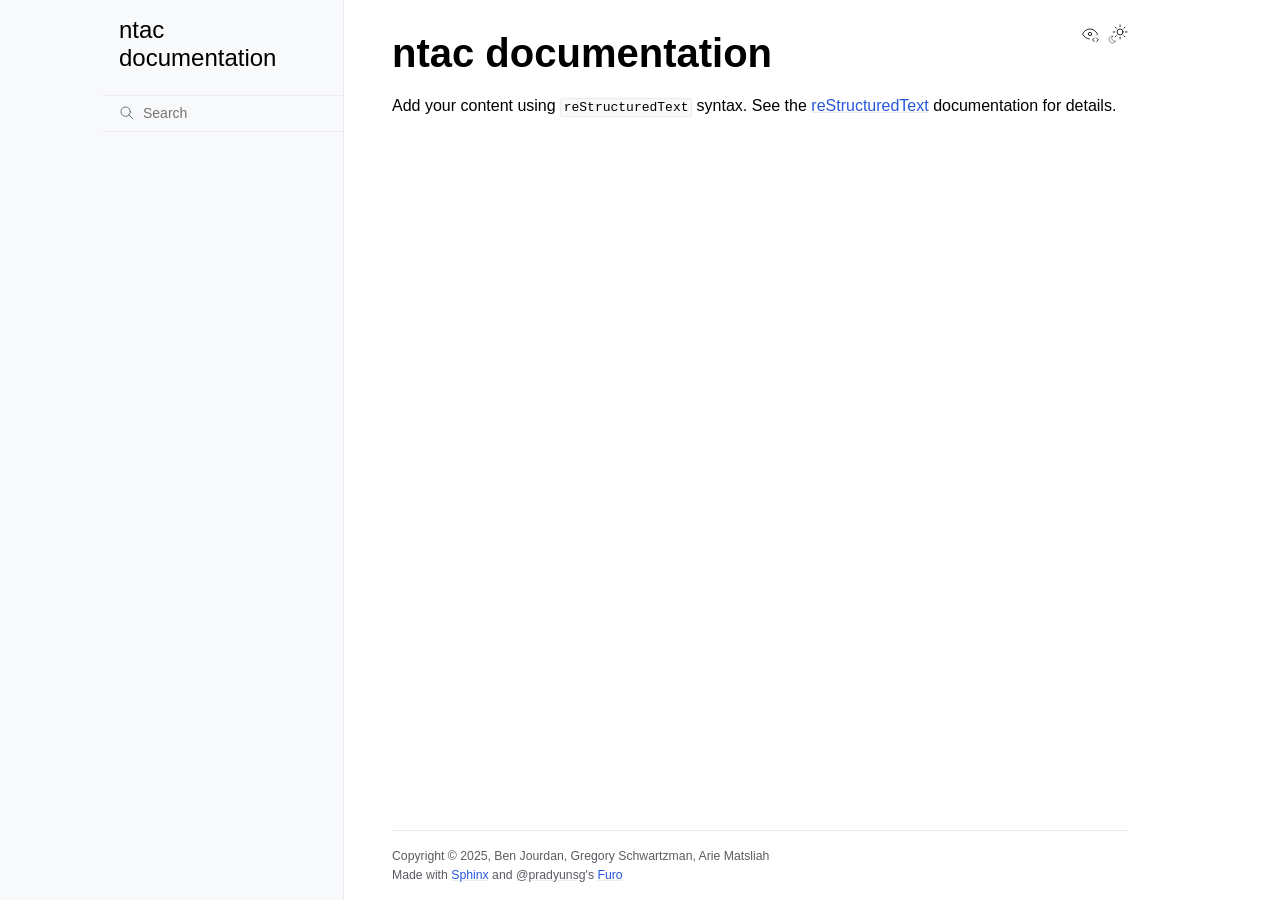
==== commit 4830e383: "deploy: 8cab90ec0426b85354a9e5b12d5fd25663e58eb8" ====
--- a/index.html
+++ b/index.html
@@ -5,9 +5,9 @@
     <meta name="color-scheme" content="light dark"><meta name="viewport" content="width=device-width, initial-scale=1" />
 <link rel="index" title="Index" href="genindex.html" /><link rel="search" title="Search" href="search.html" />
 
-    <!-- Generated with Sphinx 8.1.3 and Furo 2024.08.06 -->
+    <!-- Generated with Sphinx 8.2.3 and Furo 2024.08.06 -->
         <title>ntac documentation</title>
-      <link rel="stylesheet" type="text/css" href="_static/pygments.css?v=8f2a1f02" />
+      <link rel="stylesheet" type="text/css" href="_static/pygments.css?v=a746c00c" />
     <link rel="stylesheet" type="text/css" href="_static/styles/furo.css?v=354aac6f" />
     <link rel="stylesheet" type="text/css" href="_static/styles/furo-extensions.css?v=302659d7" />
     
--- a/_static/pygments.css
+++ b/_static/pygments.css
@@ -5,83 +5,83 @@
 .highlight span.linenos.special { color: #000000; background-color: #ffffc0; padding-left: 5px; padding-right: 5px; }
 .highlight .hll { background-color: #ffffcc }
 .highlight { background: #f8f8f8; }
-.highlight .c { color: #8F5902; font-style: italic } /* Comment */
-.highlight .err { color: #A40000; border: 1px solid #EF2929 } /* Error */
-.highlight .g { color: #000 } /* Generic */
-.highlight .k { color: #204A87; font-weight: bold } /* Keyword */
-.highlight .l { color: #000 } /* Literal */
-.highlight .n { color: #000 } /* Name */
-.highlight .o { color: #CE5C00; font-weight: bold } /* Operator */
-.highlight .x { color: #000 } /* Other */
-.highlight .p { color: #000; font-weight: bold } /* Punctuation */
-.highlight .ch { color: #8F5902; font-style: italic } /* Comment.Hashbang */
-.highlight .cm { color: #8F5902; font-style: italic } /* Comment.Multiline */
-.highlight .cp { color: #8F5902; font-style: italic } /* Comment.Preproc */
-.highlight .cpf { color: #8F5902; font-style: italic } /* Comment.PreprocFile */
-.highlight .c1 { color: #8F5902; font-style: italic } /* Comment.Single */
-.highlight .cs { color: #8F5902; font-style: italic } /* Comment.Special */
-.highlight .gd { color: #A40000 } /* Generic.Deleted */
-.highlight .ge { color: #000; font-style: italic } /* Generic.Emph */
-.highlight .ges { color: #000; font-weight: bold; font-style: italic } /* Generic.EmphStrong */
-.highlight .gr { color: #EF2929 } /* Generic.Error */
+.highlight .c { color: #8f5902; font-style: italic } /* Comment */
+.highlight .err { color: #a40000; border: 1px solid #ef2929 } /* Error */
+.highlight .g { color: #000000 } /* Generic */
+.highlight .k { color: #204a87; font-weight: bold } /* Keyword */
+.highlight .l { color: #000000 } /* Literal */
+.highlight .n { color: #000000 } /* Name */
+.highlight .o { color: #ce5c00; font-weight: bold } /* Operator */
+.highlight .x { color: #000000 } /* Other */
+.highlight .p { color: #000000; font-weight: bold } /* Punctuation */
+.highlight .ch { color: #8f5902; font-style: italic } /* Comment.Hashbang */
+.highlight .cm { color: #8f5902; font-style: italic } /* Comment.Multiline */
+.highlight .cp { color: #8f5902; font-style: italic } /* Comment.Preproc */
+.highlight .cpf { color: #8f5902; font-style: italic } /* Comment.PreprocFile */
+.highlight .c1 { color: #8f5902; font-style: italic } /* Comment.Single */
+.highlight .cs { color: #8f5902; font-style: italic } /* Comment.Special */
+.highlight .gd { color: #a40000 } /* Generic.Deleted */
+.highlight .ge { color: #000000; font-style: italic } /* Generic.Emph */
+.highlight .ges { color: #000000; font-weight: bold; font-style: italic } /* Generic.EmphStrong */
+.highlight .gr { color: #ef2929 } /* Generic.Error */
 .highlight .gh { color: #000080; font-weight: bold } /* Generic.Heading */
 .highlight .gi { color: #00A000 } /* Generic.Inserted */
-.highlight .go { color: #000; font-style: italic } /* Generic.Output */
-.highlight .gp { color: #8F5902 } /* Generic.Prompt */
-.highlight .gs { color: #000; font-weight: bold } /* Generic.Strong */
+.highlight .go { color: #000000; font-style: italic } /* Generic.Output */
+.highlight .gp { color: #8f5902 } /* Generic.Prompt */
+.highlight .gs { color: #000000; font-weight: bold } /* Generic.Strong */
 .highlight .gu { color: #800080; font-weight: bold } /* Generic.Subheading */
-.highlight .gt { color: #A40000; font-weight: bold } /* Generic.Traceback */
-.highlight .kc { color: #204A87; font-weight: bold } /* Keyword.Constant */
-.highlight .kd { color: #204A87; font-weight: bold } /* Keyword.Declaration */
-.highlight .kn { color: #204A87; font-weight: bold } /* Keyword.Namespace */
-.highlight .kp { color: #204A87; font-weight: bold } /* Keyword.Pseudo */
-.highlight .kr { color: #204A87; font-weight: bold } /* Keyword.Reserved */
-.highlight .kt { color: #204A87; font-weight: bold } /* Keyword.Type */
-.highlight .ld { color: #000 } /* Literal.Date */
-.highlight .m { color: #0000CF; font-weight: bold } /* Literal.Number */
-.highlight .s { color: #4E9A06 } /* Literal.String */
-.highlight .na { color: #C4A000 } /* Name.Attribute */
-.highlight .nb { color: #204A87 } /* Name.Builtin */
-.highlight .nc { color: #000 } /* Name.Class */
-.highlight .no { color: #000 } /* Name.Constant */
-.highlight .nd { color: #5C35CC; font-weight: bold } /* Name.Decorator */
-.highlight .ni { color: #CE5C00 } /* Name.Entity */
-.highlight .ne { color: #C00; font-weight: bold } /* Name.Exception */
-.highlight .nf { color: #000 } /* Name.Function */
-.highlight .nl { color: #F57900 } /* Name.Label */
-.highlight .nn { color: #000 } /* Name.Namespace */
-.highlight .nx { color: #000 } /* Name.Other */
-.highlight .py { color: #000 } /* Name.Property */
-.highlight .nt { color: #204A87; font-weight: bold } /* Name.Tag */
-.highlight .nv { color: #000 } /* Name.Variable */
-.highlight .ow { color: #204A87; font-weight: bold } /* Operator.Word */
-.highlight .pm { color: #000; font-weight: bold } /* Punctuation.Marker */
-.highlight .w { color: #F8F8F8 } /* Text.Whitespace */
-.highlight .mb { color: #0000CF; font-weight: bold } /* Literal.Number.Bin */
-.highlight .mf { color: #0000CF; font-weight: bold } /* Literal.Number.Float */
-.highlight .mh { color: #0000CF; font-weight: bold } /* Literal.Number.Hex */
-.highlight .mi { color: #0000CF; font-weight: bold } /* Literal.Number.Integer */
-.highlight .mo { color: #0000CF; font-weight: bold } /* Literal.Number.Oct */
-.highlight .sa { color: #4E9A06 } /* Literal.String.Affix */
-.highlight .sb { color: #4E9A06 } /* Literal.String.Backtick */
-.highlight .sc { color: #4E9A06 } /* Literal.String.Char */
-.highlight .dl { color: #4E9A06 } /* Literal.String.Delimiter */
-.highlight .sd { color: #8F5902; font-style: italic } /* Literal.String.Doc */
-.highlight .s2 { color: #4E9A06 } /* Literal.String.Double */
-.highlight .se { color: #4E9A06 } /* Literal.String.Escape */
-.highlight .sh { color: #4E9A06 } /* Literal.String.Heredoc */
-.highlight .si { color: #4E9A06 } /* Literal.String.Interpol */
-.highlight .sx { color: #4E9A06 } /* Literal.String.Other */
-.highlight .sr { color: #4E9A06 } /* Literal.String.Regex */
-.highlight .s1 { color: #4E9A06 } /* Literal.String.Single */
-.highlight .ss { color: #4E9A06 } /* Literal.String.Symbol */
-.highlight .bp { color: #3465A4 } /* Name.Builtin.Pseudo */
-.highlight .fm { color: #000 } /* Name.Function.Magic */
-.highlight .vc { color: #000 } /* Name.Variable.Class */
-.highlight .vg { color: #000 } /* Name.Variable.Global */
-.highlight .vi { color: #000 } /* Name.Variable.Instance */
-.highlight .vm { color: #000 } /* Name.Variable.Magic */
-.highlight .il { color: #0000CF; font-weight: bold } /* Literal.Number.Integer.Long */
+.highlight .gt { color: #a40000; font-weight: bold } /* Generic.Traceback */
+.highlight .kc { color: #204a87; font-weight: bold } /* Keyword.Constant */
+.highlight .kd { color: #204a87; font-weight: bold } /* Keyword.Declaration */
+.highlight .kn { color: #204a87; font-weight: bold } /* Keyword.Namespace */
+.highlight .kp { color: #204a87; font-weight: bold } /* Keyword.Pseudo */
+.highlight .kr { color: #204a87; font-weight: bold } /* Keyword.Reserved */
+.highlight .kt { color: #204a87; font-weight: bold } /* Keyword.Type */
+.highlight .ld { color: #000000 } /* Literal.Date */
+.highlight .m { color: #0000cf; font-weight: bold } /* Literal.Number */
+.highlight .s { color: #4e9a06 } /* Literal.String */
+.highlight .na { color: #c4a000 } /* Name.Attribute */
+.highlight .nb { color: #204a87 } /* Name.Builtin */
+.highlight .nc { color: #000000 } /* Name.Class */
+.highlight .no { color: #000000 } /* Name.Constant */
+.highlight .nd { color: #5c35cc; font-weight: bold } /* Name.Decorator */
+.highlight .ni { color: #ce5c00 } /* Name.Entity */
+.highlight .ne { color: #cc0000; font-weight: bold } /* Name.Exception */
+.highlight .nf { color: #000000 } /* Name.Function */
+.highlight .nl { color: #f57900 } /* Name.Label */
+.highlight .nn { color: #000000 } /* Name.Namespace */
+.highlight .nx { color: #000000 } /* Name.Other */
+.highlight .py { color: #000000 } /* Name.Property */
+.highlight .nt { color: #204a87; font-weight: bold } /* Name.Tag */
+.highlight .nv { color: #000000 } /* Name.Variable */
+.highlight .ow { color: #204a87; font-weight: bold } /* Operator.Word */
+.highlight .pm { color: #000000; font-weight: bold } /* Punctuation.Marker */
+.highlight .w { color: #f8f8f8 } /* Text.Whitespace */
+.highlight .mb { color: #0000cf; font-weight: bold } /* Literal.Number.Bin */
+.highlight .mf { color: #0000cf; font-weight: bold } /* Literal.Number.Float */
+.highlight .mh { color: #0000cf; font-weight: bold } /* Literal.Number.Hex */
+.highlight .mi { color: #0000cf; font-weight: bold } /* Literal.Number.Integer */
+.highlight .mo { color: #0000cf; font-weight: bold } /* Literal.Number.Oct */
+.highlight .sa { color: #4e9a06 } /* Literal.String.Affix */
+.highlight .sb { color: #4e9a06 } /* Literal.String.Backtick */
+.highlight .sc { color: #4e9a06 } /* Literal.String.Char */
+.highlight .dl { color: #4e9a06 } /* Literal.String.Delimiter */
+.highlight .sd { color: #8f5902; font-style: italic } /* Literal.String.Doc */
+.highlight .s2 { color: #4e9a06 } /* Literal.String.Double */
+.highlight .se { color: #4e9a06 } /* Literal.String.Escape */
+.highlight .sh { color: #4e9a06 } /* Literal.String.Heredoc */
+.highlight .si { color: #4e9a06 } /* Literal.String.Interpol */
+.highlight .sx { color: #4e9a06 } /* Literal.String.Other */
+.highlight .sr { color: #4e9a06 } /* Literal.String.Regex */
+.highlight .s1 { color: #4e9a06 } /* Literal.String.Single */
+.highlight .ss { color: #4e9a06 } /* Literal.String.Symbol */
+.highlight .bp { color: #3465a4 } /* Name.Builtin.Pseudo */
+.highlight .fm { color: #000000 } /* Name.Function.Magic */
+.highlight .vc { color: #000000 } /* Name.Variable.Class */
+.highlight .vg { color: #000000 } /* Name.Variable.Global */
+.highlight .vi { color: #000000 } /* Name.Variable.Instance */
+.highlight .vm { color: #000000 } /* Name.Variable.Magic */
+.highlight .il { color: #0000cf; font-weight: bold } /* Literal.Number.Integer.Long */
 @media not print {
 body[data-theme="dark"] .highlight pre { line-height: 125%; }
 body[data-theme="dark"] .highlight td.linenos .normal { color: #aaaaaa; background-color: transparent; padding-left: 5px; padding-right: 5px; }
@@ -89,85 +89,85 @@
 body[data-theme="dark"] .highlight td.linenos .special { color: #000000; background-color: #ffffc0; padding-left: 5px; padding-right: 5px; }
 body[data-theme="dark"] .highlight span.linenos.special { color: #000000; background-color: #ffffc0; padding-left: 5px; padding-right: 5px; }
 body[data-theme="dark"] .highlight .hll { background-color: #404040 }
-body[data-theme="dark"] .highlight { background: #202020; color: #D0D0D0 }
-body[data-theme="dark"] .highlight .c { color: #ABABAB; font-style: italic } /* Comment */
-body[data-theme="dark"] .highlight .err { color: #A61717; background-color: #E3D2D2 } /* Error */
-body[data-theme="dark"] .highlight .esc { color: #D0D0D0 } /* Escape */
-body[data-theme="dark"] .highlight .g { color: #D0D0D0 } /* Generic */
-body[data-theme="dark"] .highlight .k { color: #6EBF26; font-weight: bold } /* Keyword */
-body[data-theme="dark"] .highlight .l { color: #D0D0D0 } /* Literal */
-body[data-theme="dark"] .highlight .n { color: #D0D0D0 } /* Name */
-body[data-theme="dark"] .highlight .o { color: #D0D0D0 } /* Operator */
-body[data-theme="dark"] .highlight .x { color: #D0D0D0 } /* Other */
-body[data-theme="dark"] .highlight .p { color: #D0D0D0 } /* Punctuation */
-body[data-theme="dark"] .highlight .ch { color: #ABABAB; font-style: italic } /* Comment.Hashbang */
-body[data-theme="dark"] .highlight .cm { color: #ABABAB; font-style: italic } /* Comment.Multiline */
-body[data-theme="dark"] .highlight .cp { color: #FF3A3A; font-weight: bold } /* Comment.Preproc */
-body[data-theme="dark"] .highlight .cpf { color: #ABABAB; font-style: italic } /* Comment.PreprocFile */
-body[data-theme="dark"] .highlight .c1 { color: #ABABAB; font-style: italic } /* Comment.Single */
-body[data-theme="dark"] .highlight .cs { color: #E50808; font-weight: bold; background-color: #520000 } /* Comment.Special */
-body[data-theme="dark"] .highlight .gd { color: #FF3A3A } /* Generic.Deleted */
-body[data-theme="dark"] .highlight .ge { color: #D0D0D0; font-style: italic } /* Generic.Emph */
-body[data-theme="dark"] .highlight .ges { color: #D0D0D0; font-weight: bold; font-style: italic } /* Generic.EmphStrong */
-body[data-theme="dark"] .highlight .gr { color: #FF3A3A } /* Generic.Error */
-body[data-theme="dark"] .highlight .gh { color: #FFF; font-weight: bold } /* Generic.Heading */
+body[data-theme="dark"] .highlight { background: #202020; color: #d0d0d0 }
+body[data-theme="dark"] .highlight .c { color: #ababab; font-style: italic } /* Comment */
+body[data-theme="dark"] .highlight .err { color: #a61717; background-color: #e3d2d2 } /* Error */
+body[data-theme="dark"] .highlight .esc { color: #d0d0d0 } /* Escape */
+body[data-theme="dark"] .highlight .g { color: #d0d0d0 } /* Generic */
+body[data-theme="dark"] .highlight .k { color: #6ebf26; font-weight: bold } /* Keyword */
+body[data-theme="dark"] .highlight .l { color: #d0d0d0 } /* Literal */
+body[data-theme="dark"] .highlight .n { color: #d0d0d0 } /* Name */
+body[data-theme="dark"] .highlight .o { color: #d0d0d0 } /* Operator */
+body[data-theme="dark"] .highlight .x { color: #d0d0d0 } /* Other */
+body[data-theme="dark"] .highlight .p { color: #d0d0d0 } /* Punctuation */
+body[data-theme="dark"] .highlight .ch { color: #ababab; font-style: italic } /* Comment.Hashbang */
+body[data-theme="dark"] .highlight .cm { color: #ababab; font-style: italic } /* Comment.Multiline */
+body[data-theme="dark"] .highlight .cp { color: #ff3a3a; font-weight: bold } /* Comment.Preproc */
+body[data-theme="dark"] .highlight .cpf { color: #ababab; font-style: italic } /* Comment.PreprocFile */
+body[data-theme="dark"] .highlight .c1 { color: #ababab; font-style: italic } /* Comment.Single */
+body[data-theme="dark"] .highlight .cs { color: #e50808; font-weight: bold; background-color: #520000 } /* Comment.Special */
+body[data-theme="dark"] .highlight .gd { color: #d22323 } /* Generic.Deleted */
+body[data-theme="dark"] .highlight .ge { color: #d0d0d0; font-style: italic } /* Generic.Emph */
+body[data-theme="dark"] .highlight .ges { color: #d0d0d0; font-weight: bold; font-style: italic } /* Generic.EmphStrong */
+body[data-theme="dark"] .highlight .gr { color: #d22323 } /* Generic.Error */
+body[data-theme="dark"] .highlight .gh { color: #ffffff; font-weight: bold } /* Generic.Heading */
 body[data-theme="dark"] .highlight .gi { color: #589819 } /* Generic.Inserted */
-body[data-theme="dark"] .highlight .go { color: #CCC } /* Generic.Output */
-body[data-theme="dark"] .highlight .gp { color: #AAA } /* Generic.Prompt */
-body[data-theme="dark"] .highlight .gs { color: #D0D0D0; font-weight: bold } /* Generic.Strong */
-body[data-theme="dark"] .highlight .gu { color: #FFF; text-decoration: underline } /* Generic.Subheading */
-body[data-theme="dark"] .highlight .gt { color: #FF3A3A } /* Generic.Traceback */
-body[data-theme="dark"] .highlight .kc { color: #6EBF26; font-weight: bold } /* Keyword.Constant */
-body[data-theme="dark"] .highlight .kd { color: #6EBF26; font-weight: bold } /* Keyword.Declaration */
-body[data-theme="dark"] .highlight .kn { color: #6EBF26; font-weight: bold } /* Keyword.Namespace */
-body[data-theme="dark"] .highlight .kp { color: #6EBF26 } /* Keyword.Pseudo */
-body[data-theme="dark"] .highlight .kr { color: #6EBF26; font-weight: bold } /* Keyword.Reserved */
-body[data-theme="dark"] .highlight .kt { color: #6EBF26; font-weight: bold } /* Keyword.Type */
-body[data-theme="dark"] .highlight .ld { color: #D0D0D0 } /* Literal.Date */
-body[data-theme="dark"] .highlight .m { color: #51B2FD } /* Literal.Number */
-body[data-theme="dark"] .highlight .s { color: #ED9D13 } /* Literal.String */
-body[data-theme="dark"] .highlight .na { color: #BBB } /* Name.Attribute */
-body[data-theme="dark"] .highlight .nb { color: #2FBCCD } /* Name.Builtin */
-body[data-theme="dark"] .highlight .nc { color: #71ADFF; text-decoration: underline } /* Name.Class */
-body[data-theme="dark"] .highlight .no { color: #40FFFF } /* Name.Constant */
-body[data-theme="dark"] .highlight .nd { color: #FFA500 } /* Name.Decorator */
-body[data-theme="dark"] .highlight .ni { color: #D0D0D0 } /* Name.Entity */
-body[data-theme="dark"] .highlight .ne { color: #BBB } /* Name.Exception */
-body[data-theme="dark"] .highlight .nf { color: #71ADFF } /* Name.Function */
-body[data-theme="dark"] .highlight .nl { color: #D0D0D0 } /* Name.Label */
-body[data-theme="dark"] .highlight .nn { color: #71ADFF; text-decoration: underline } /* Name.Namespace */
-body[data-theme="dark"] .highlight .nx { color: #D0D0D0 } /* Name.Other */
-body[data-theme="dark"] .highlight .py { color: #D0D0D0 } /* Name.Property */
-body[data-theme="dark"] .highlight .nt { color: #6EBF26; font-weight: bold } /* Name.Tag */
-body[data-theme="dark"] .highlight .nv { color: #40FFFF } /* Name.Variable */
-body[data-theme="dark"] .highlight .ow { color: #6EBF26; font-weight: bold } /* Operator.Word */
-body[data-theme="dark"] .highlight .pm { color: #D0D0D0 } /* Punctuation.Marker */
-body[data-theme="dark"] .highlight .w { color: #666 } /* Text.Whitespace */
-body[data-theme="dark"] .highlight .mb { color: #51B2FD } /* Literal.Number.Bin */
-body[data-theme="dark"] .highlight .mf { color: #51B2FD } /* Literal.Number.Float */
-body[data-theme="dark"] .highlight .mh { color: #51B2FD } /* Literal.Number.Hex */
-body[data-theme="dark"] .highlight .mi { color: #51B2FD } /* Literal.Number.Integer */
-body[data-theme="dark"] .highlight .mo { color: #51B2FD } /* Literal.Number.Oct */
-body[data-theme="dark"] .highlight .sa { color: #ED9D13 } /* Literal.String.Affix */
-body[data-theme="dark"] .highlight .sb { color: #ED9D13 } /* Literal.String.Backtick */
-body[data-theme="dark"] .highlight .sc { color: #ED9D13 } /* Literal.String.Char */
-body[data-theme="dark"] .highlight .dl { color: #ED9D13 } /* Literal.String.Delimiter */
-body[data-theme="dark"] .highlight .sd { color: #ED9D13 } /* Literal.String.Doc */
-body[data-theme="dark"] .highlight .s2 { color: #ED9D13 } /* Literal.String.Double */
-body[data-theme="dark"] .highlight .se { color: #ED9D13 } /* Literal.String.Escape */
-body[data-theme="dark"] .highlight .sh { color: #ED9D13 } /* Literal.String.Heredoc */
-body[data-theme="dark"] .highlight .si { color: #ED9D13 } /* Literal.String.Interpol */
-body[data-theme="dark"] .highlight .sx { color: #FFA500 } /* Literal.String.Other */
-body[data-theme="dark"] .highlight .sr { color: #ED9D13 } /* Literal.String.Regex */
-body[data-theme="dark"] .highlight .s1 { color: #ED9D13 } /* Literal.String.Single */
-body[data-theme="dark"] .highlight .ss { color: #ED9D13 } /* Literal.String.Symbol */
-body[data-theme="dark"] .highlight .bp { color: #2FBCCD } /* Name.Builtin.Pseudo */
-body[data-theme="dark"] .highlight .fm { color: #71ADFF } /* Name.Function.Magic */
-body[data-theme="dark"] .highlight .vc { color: #40FFFF } /* Name.Variable.Class */
-body[data-theme="dark"] .highlight .vg { color: #40FFFF } /* Name.Variable.Global */
-body[data-theme="dark"] .highlight .vi { color: #40FFFF } /* Name.Variable.Instance */
-body[data-theme="dark"] .highlight .vm { color: #40FFFF } /* Name.Variable.Magic */
-body[data-theme="dark"] .highlight .il { color: #51B2FD } /* Literal.Number.Integer.Long */
+body[data-theme="dark"] .highlight .go { color: #cccccc } /* Generic.Output */
+body[data-theme="dark"] .highlight .gp { color: #aaaaaa } /* Generic.Prompt */
+body[data-theme="dark"] .highlight .gs { color: #d0d0d0; font-weight: bold } /* Generic.Strong */
+body[data-theme="dark"] .highlight .gu { color: #ffffff; text-decoration: underline } /* Generic.Subheading */
+body[data-theme="dark"] .highlight .gt { color: #d22323 } /* Generic.Traceback */
+body[data-theme="dark"] .highlight .kc { color: #6ebf26; font-weight: bold } /* Keyword.Constant */
+body[data-theme="dark"] .highlight .kd { color: #6ebf26; font-weight: bold } /* Keyword.Declaration */
+body[data-theme="dark"] .highlight .kn { color: #6ebf26; font-weight: bold } /* Keyword.Namespace */
+body[data-theme="dark"] .highlight .kp { color: #6ebf26 } /* Keyword.Pseudo */
+body[data-theme="dark"] .highlight .kr { color: #6ebf26; font-weight: bold } /* Keyword.Reserved */
+body[data-theme="dark"] .highlight .kt { color: #6ebf26; font-weight: bold } /* Keyword.Type */
+body[data-theme="dark"] .highlight .ld { color: #d0d0d0 } /* Literal.Date */
+body[data-theme="dark"] .highlight .m { color: #51b2fd } /* Literal.Number */
+body[data-theme="dark"] .highlight .s { color: #ed9d13 } /* Literal.String */
+body[data-theme="dark"] .highlight .na { color: #bbbbbb } /* Name.Attribute */
+body[data-theme="dark"] .highlight .nb { color: #2fbccd } /* Name.Builtin */
+body[data-theme="dark"] .highlight .nc { color: #71adff; text-decoration: underline } /* Name.Class */
+body[data-theme="dark"] .highlight .no { color: #40ffff } /* Name.Constant */
+body[data-theme="dark"] .highlight .nd { color: #ffa500 } /* Name.Decorator */
+body[data-theme="dark"] .highlight .ni { color: #d0d0d0 } /* Name.Entity */
+body[data-theme="dark"] .highlight .ne { color: #bbbbbb } /* Name.Exception */
+body[data-theme="dark"] .highlight .nf { color: #71adff } /* Name.Function */
+body[data-theme="dark"] .highlight .nl { color: #d0d0d0 } /* Name.Label */
+body[data-theme="dark"] .highlight .nn { color: #71adff; text-decoration: underline } /* Name.Namespace */
+body[data-theme="dark"] .highlight .nx { color: #d0d0d0 } /* Name.Other */
+body[data-theme="dark"] .highlight .py { color: #d0d0d0 } /* Name.Property */
+body[data-theme="dark"] .highlight .nt { color: #6ebf26; font-weight: bold } /* Name.Tag */
+body[data-theme="dark"] .highlight .nv { color: #40ffff } /* Name.Variable */
+body[data-theme="dark"] .highlight .ow { color: #6ebf26; font-weight: bold } /* Operator.Word */
+body[data-theme="dark"] .highlight .pm { color: #d0d0d0 } /* Punctuation.Marker */
+body[data-theme="dark"] .highlight .w { color: #666666 } /* Text.Whitespace */
+body[data-theme="dark"] .highlight .mb { color: #51b2fd } /* Literal.Number.Bin */
+body[data-theme="dark"] .highlight .mf { color: #51b2fd } /* Literal.Number.Float */
+body[data-theme="dark"] .highlight .mh { color: #51b2fd } /* Literal.Number.Hex */
+body[data-theme="dark"] .highlight .mi { color: #51b2fd } /* Literal.Number.Integer */
+body[data-theme="dark"] .highlight .mo { color: #51b2fd } /* Literal.Number.Oct */
+body[data-theme="dark"] .highlight .sa { color: #ed9d13 } /* Literal.String.Affix */
+body[data-theme="dark"] .highlight .sb { color: #ed9d13 } /* Literal.String.Backtick */
+body[data-theme="dark"] .highlight .sc { color: #ed9d13 } /* Literal.String.Char */
+body[data-theme="dark"] .highlight .dl { color: #ed9d13 } /* Literal.String.Delimiter */
+body[data-theme="dark"] .highlight .sd { color: #ed9d13 } /* Literal.String.Doc */
+body[data-theme="dark"] .highlight .s2 { color: #ed9d13 } /* Literal.String.Double */
+body[data-theme="dark"] .highlight .se { color: #ed9d13 } /* Literal.String.Escape */
+body[data-theme="dark"] .highlight .sh { color: #ed9d13 } /* Literal.String.Heredoc */
+body[data-theme="dark"] .highlight .si { color: #ed9d13 } /* Literal.String.Interpol */
+body[data-theme="dark"] .highlight .sx { color: #ffa500 } /* Literal.String.Other */
+body[data-theme="dark"] .highlight .sr { color: #ed9d13 } /* Literal.String.Regex */
+body[data-theme="dark"] .highlight .s1 { color: #ed9d13 } /* Literal.String.Single */
+body[data-theme="dark"] .highlight .ss { color: #ed9d13 } /* Literal.String.Symbol */
+body[data-theme="dark"] .highlight .bp { color: #2fbccd } /* Name.Builtin.Pseudo */
+body[data-theme="dark"] .highlight .fm { color: #71adff } /* Name.Function.Magic */
+body[data-theme="dark"] .highlight .vc { color: #40ffff } /* Name.Variable.Class */
+body[data-theme="dark"] .highlight .vg { color: #40ffff } /* Name.Variable.Global */
+body[data-theme="dark"] .highlight .vi { color: #40ffff } /* Name.Variable.Instance */
+body[data-theme="dark"] .highlight .vm { color: #40ffff } /* Name.Variable.Magic */
+body[data-theme="dark"] .highlight .il { color: #51b2fd } /* Literal.Number.Integer.Long */
 @media (prefers-color-scheme: dark) {
 body:not([data-theme="light"]) .highlight pre { line-height: 125%; }
 body:not([data-theme="light"]) .highlight td.linenos .normal { color: #aaaaaa; background-color: transparent; padding-left: 5px; padding-right: 5px; }
@@ -175,84 +175,84 @@
 body:not([data-theme="light"]) .highlight td.linenos .special { color: #000000; background-color: #ffffc0; padding-left: 5px; padding-right: 5px; }
 body:not([data-theme="light"]) .highlight span.linenos.special { color: #000000; background-color: #ffffc0; padding-left: 5px; padding-right: 5px; }
 body:not([data-theme="light"]) .highlight .hll { background-color: #404040 }
-body:not([data-theme="light"]) .highlight { background: #202020; color: #D0D0D0 }
-body:not([data-theme="light"]) .highlight .c { color: #ABABAB; font-style: italic } /* Comment */
-body:not([data-theme="light"]) .highlight .err { color: #A61717; background-color: #E3D2D2 } /* Error */
-body:not([data-theme="light"]) .highlight .esc { color: #D0D0D0 } /* Escape */
-body:not([data-theme="light"]) .highlight .g { color: #D0D0D0 } /* Generic */
-body:not([data-theme="light"]) .highlight .k { color: #6EBF26; font-weight: bold } /* Keyword */
-body:not([data-theme="light"]) .highlight .l { color: #D0D0D0 } /* Literal */
-body:not([data-theme="light"]) .highlight .n { color: #D0D0D0 } /* Name */
-body:not([data-theme="light"]) .highlight .o { color: #D0D0D0 } /* Operator */
-body:not([data-theme="light"]) .highlight .x { color: #D0D0D0 } /* Other */
-body:not([data-theme="light"]) .highlight .p { color: #D0D0D0 } /* Punctuation */
-body:not([data-theme="light"]) .highlight .ch { color: #ABABAB; font-style: italic } /* Comment.Hashbang */
-body:not([data-theme="light"]) .highlight .cm { color: #ABABAB; font-style: italic } /* Comment.Multiline */
-body:not([data-theme="light"]) .highlight .cp { color: #FF3A3A; font-weight: bold } /* Comment.Preproc */
-body:not([data-theme="light"]) .highlight .cpf { color: #ABABAB; font-style: italic } /* Comment.PreprocFile */
-body:not([data-theme="light"]) .highlight .c1 { color: #ABABAB; font-style: italic } /* Comment.Single */
-body:not([data-theme="light"]) .highlight .cs { color: #E50808; font-weight: bold; background-color: #520000 } /* Comment.Special */
-body:not([data-theme="light"]) .highlight .gd { color: #FF3A3A } /* Generic.Deleted */
-body:not([data-theme="light"]) .highlight .ge { color: #D0D0D0; font-style: italic } /* Generic.Emph */
-body:not([data-theme="light"]) .highlight .ges { color: #D0D0D0; font-weight: bold; font-style: italic } /* Generic.EmphStrong */
-body:not([data-theme="light"]) .highlight .gr { color: #FF3A3A } /* Generic.Error */
-body:not([data-theme="light"]) .highlight .gh { color: #FFF; font-weight: bold } /* Generic.Heading */
+body:not([data-theme="light"]) .highlight { background: #202020; color: #d0d0d0 }
+body:not([data-theme="light"]) .highlight .c { color: #ababab; font-style: italic } /* Comment */
+body:not([data-theme="light"]) .highlight .err { color: #a61717; background-color: #e3d2d2 } /* Error */
+body:not([data-theme="light"]) .highlight .esc { color: #d0d0d0 } /* Escape */
+body:not([data-theme="light"]) .highlight .g { color: #d0d0d0 } /* Generic */
+body:not([data-theme="light"]) .highlight .k { color: #6ebf26; font-weight: bold } /* Keyword */
+body:not([data-theme="light"]) .highlight .l { color: #d0d0d0 } /* Literal */
+body:not([data-theme="light"]) .highlight .n { color: #d0d0d0 } /* Name */
+body:not([data-theme="light"]) .highlight .o { color: #d0d0d0 } /* Operator */
+body:not([data-theme="light"]) .highlight .x { color: #d0d0d0 } /* Other */
+body:not([data-theme="light"]) .highlight .p { color: #d0d0d0 } /* Punctuation */
+body:not([data-theme="light"]) .highlight .ch { color: #ababab; font-style: italic } /* Comment.Hashbang */
+body:not([data-theme="light"]) .highlight .cm { color: #ababab; font-style: italic } /* Comment.Multiline */
+body:not([data-theme="light"]) .highlight .cp { color: #ff3a3a; font-weight: bold } /* Comment.Preproc */
+body:not([data-theme="light"]) .highlight .cpf { color: #ababab; font-style: italic } /* Comment.PreprocFile */
+body:not([data-theme="light"]) .highlight .c1 { color: #ababab; font-style: italic } /* Comment.Single */
+body:not([data-theme="light"]) .highlight .cs { color: #e50808; font-weight: bold; background-color: #520000 } /* Comment.Special */
+body:not([data-theme="light"]) .highlight .gd { color: #d22323 } /* Generic.Deleted */
+body:not([data-theme="light"]) .highlight .ge { color: #d0d0d0; font-style: italic } /* Generic.Emph */
+body:not([data-theme="light"]) .highlight .ges { color: #d0d0d0; font-weight: bold; font-style: italic } /* Generic.EmphStrong */
+body:not([data-theme="light"]) .highlight .gr { color: #d22323 } /* Generic.Error */
+body:not([data-theme="light"]) .highlight .gh { color: #ffffff; font-weight: bold } /* Generic.Heading */
 body:not([data-theme="light"]) .highlight .gi { color: #589819 } /* Generic.Inserted */
-body:not([data-theme="light"]) .highlight .go { color: #CCC } /* Generic.Output */
-body:not([data-theme="light"]) .highlight .gp { color: #AAA } /* Generic.Prompt */
-body:not([data-theme="light"]) .highlight .gs { color: #D0D0D0; font-weight: bold } /* Generic.Strong */
-body:not([data-theme="light"]) .highlight .gu { color: #FFF; text-decoration: underline } /* Generic.Subheading */
-body:not([data-theme="light"]) .highlight .gt { color: #FF3A3A } /* Generic.Traceback */
-body:not([data-theme="light"]) .highlight .kc { color: #6EBF26; font-weight: bold } /* Keyword.Constant */
-body:not([data-theme="light"]) .highlight .kd { color: #6EBF26; font-weight: bold } /* Keyword.Declaration */
-body:not([data-theme="light"]) .highlight .kn { color: #6EBF26; font-weight: bold } /* Keyword.Namespace */
-body:not([data-theme="light"]) .highlight .kp { color: #6EBF26 } /* Keyword.Pseudo */
-body:not([data-theme="light"]) .highlight .kr { color: #6EBF26; font-weight: bold } /* Keyword.Reserved */
-body:not([data-theme="light"]) .highlight .kt { color: #6EBF26; font-weight: bold } /* Keyword.Type */
-body:not([data-theme="light"]) .highlight .ld { color: #D0D0D0 } /* Literal.Date */
-body:not([data-theme="light"]) .highlight .m { color: #51B2FD } /* Literal.Number */
-body:not([data-theme="light"]) .highlight .s { color: #ED9D13 } /* Literal.String */
-body:not([data-theme="light"]) .highlight .na { color: #BBB } /* Name.Attribute */
-body:not([data-theme="light"]) .highlight .nb { color: #2FBCCD } /* Name.Builtin */
-body:not([data-theme="light"]) .highlight .nc { color: #71ADFF; text-decoration: underline } /* Name.Class */
-body:not([data-theme="light"]) .highlight .no { color: #40FFFF } /* Name.Constant */
-body:not([data-theme="light"]) .highlight .nd { color: #FFA500 } /* Name.Decorator */
-body:not([data-theme="light"]) .highlight .ni { color: #D0D0D0 } /* Name.Entity */
-body:not([data-theme="light"]) .highlight .ne { color: #BBB } /* Name.Exception */
-body:not([data-theme="light"]) .highlight .nf { color: #71ADFF } /* Name.Function */
-body:not([data-theme="light"]) .highlight .nl { color: #D0D0D0 } /* Name.Label */
-body:not([data-theme="light"]) .highlight .nn { color: #71ADFF; text-decoration: underline } /* Name.Namespace */
-body:not([data-theme="light"]) .highlight .nx { color: #D0D0D0 } /* Name.Other */
-body:not([data-theme="light"]) .highlight .py { color: #D0D0D0 } /* Name.Property */
-body:not([data-theme="light"]) .highlight .nt { color: #6EBF26; font-weight: bold } /* Name.Tag */
-body:not([data-theme="light"]) .highlight .nv { color: #40FFFF } /* Name.Variable */
-body:not([data-theme="light"]) .highlight .ow { color: #6EBF26; font-weight: bold } /* Operator.Word */
-body:not([data-theme="light"]) .highlight .pm { color: #D0D0D0 } /* Punctuation.Marker */
-body:not([data-theme="light"]) .highlight .w { color: #666 } /* Text.Whitespace */
-body:not([data-theme="light"]) .highlight .mb { color: #51B2FD } /* Literal.Number.Bin */
-body:not([data-theme="light"]) .highlight .mf { color: #51B2FD } /* Literal.Number.Float */
-body:not([data-theme="light"]) .highlight .mh { color: #51B2FD } /* Literal.Number.Hex */
-body:not([data-theme="light"]) .highlight .mi { color: #51B2FD } /* Literal.Number.Integer */
-body:not([data-theme="light"]) .highlight .mo { color: #51B2FD } /* Literal.Number.Oct */
-body:not([data-theme="light"]) .highlight .sa { color: #ED9D13 } /* Literal.String.Affix */
-body:not([data-theme="light"]) .highlight .sb { color: #ED9D13 } /* Literal.String.Backtick */
-body:not([data-theme="light"]) .highlight .sc { color: #ED9D13 } /* Literal.String.Char */
-body:not([data-theme="light"]) .highlight .dl { color: #ED9D13 } /* Literal.String.Delimiter */
-body:not([data-theme="light"]) .highlight .sd { color: #ED9D13 } /* Literal.String.Doc */
-body:not([data-theme="light"]) .highlight .s2 { color: #ED9D13 } /* Literal.String.Double */
-body:not([data-theme="light"]) .highlight .se { color: #ED9D13 } /* Literal.String.Escape */
-body:not([data-theme="light"]) .highlight .sh { color: #ED9D13 } /* Literal.String.Heredoc */
-body:not([data-theme="light"]) .highlight .si { color: #ED9D13 } /* Literal.String.Interpol */
-body:not([data-theme="light"]) .highlight .sx { color: #FFA500 } /* Literal.String.Other */
-body:not([data-theme="light"]) .highlight .sr { color: #ED9D13 } /* Literal.String.Regex */
-body:not([data-theme="light"]) .highlight .s1 { color: #ED9D13 } /* Literal.String.Single */
-body:not([data-theme="light"]) .highlight .ss { color: #ED9D13 } /* Literal.String.Symbol */
-body:not([data-theme="light"]) .highlight .bp { color: #2FBCCD } /* Name.Builtin.Pseudo */
-body:not([data-theme="light"]) .highlight .fm { color: #71ADFF } /* Name.Function.Magic */
-body:not([data-theme="light"]) .highlight .vc { color: #40FFFF } /* Name.Variable.Class */
-body:not([data-theme="light"]) .highlight .vg { color: #40FFFF } /* Name.Variable.Global */
-body:not([data-theme="light"]) .highlight .vi { color: #40FFFF } /* Name.Variable.Instance */
-body:not([data-theme="light"]) .highlight .vm { color: #40FFFF } /* Name.Variable.Magic */
-body:not([data-theme="light"]) .highlight .il { color: #51B2FD } /* Literal.Number.Integer.Long */
+body:not([data-theme="light"]) .highlight .go { color: #cccccc } /* Generic.Output */
+body:not([data-theme="light"]) .highlight .gp { color: #aaaaaa } /* Generic.Prompt */
+body:not([data-theme="light"]) .highlight .gs { color: #d0d0d0; font-weight: bold } /* Generic.Strong */
+body:not([data-theme="light"]) .highlight .gu { color: #ffffff; text-decoration: underline } /* Generic.Subheading */
+body:not([data-theme="light"]) .highlight .gt { color: #d22323 } /* Generic.Traceback */
+body:not([data-theme="light"]) .highlight .kc { color: #6ebf26; font-weight: bold } /* Keyword.Constant */
+body:not([data-theme="light"]) .highlight .kd { color: #6ebf26; font-weight: bold } /* Keyword.Declaration */
+body:not([data-theme="light"]) .highlight .kn { color: #6ebf26; font-weight: bold } /* Keyword.Namespace */
+body:not([data-theme="light"]) .highlight .kp { color: #6ebf26 } /* Keyword.Pseudo */
+body:not([data-theme="light"]) .highlight .kr { color: #6ebf26; font-weight: bold } /* Keyword.Reserved */
+body:not([data-theme="light"]) .highlight .kt { color: #6ebf26; font-weight: bold } /* Keyword.Type */
+body:not([data-theme="light"]) .highlight .ld { color: #d0d0d0 } /* Literal.Date */
+body:not([data-theme="light"]) .highlight .m { color: #51b2fd } /* Literal.Number */
+body:not([data-theme="light"]) .highlight .s { color: #ed9d13 } /* Literal.String */
+body:not([data-theme="light"]) .highlight .na { color: #bbbbbb } /* Name.Attribute */
+body:not([data-theme="light"]) .highlight .nb { color: #2fbccd } /* Name.Builtin */
+body:not([data-theme="light"]) .highlight .nc { color: #71adff; text-decoration: underline } /* Name.Class */
+body:not([data-theme="light"]) .highlight .no { color: #40ffff } /* Name.Constant */
+body:not([data-theme="light"]) .highlight .nd { color: #ffa500 } /* Name.Decorator */
+body:not([data-theme="light"]) .highlight .ni { color: #d0d0d0 } /* Name.Entity */
+body:not([data-theme="light"]) .highlight .ne { color: #bbbbbb } /* Name.Exception */
+body:not([data-theme="light"]) .highlight .nf { color: #71adff } /* Name.Function */
+body:not([data-theme="light"]) .highlight .nl { color: #d0d0d0 } /* Name.Label */
+body:not([data-theme="light"]) .highlight .nn { color: #71adff; text-decoration: underline } /* Name.Namespace */
+body:not([data-theme="light"]) .highlight .nx { color: #d0d0d0 } /* Name.Other */
+body:not([data-theme="light"]) .highlight .py { color: #d0d0d0 } /* Name.Property */
+body:not([data-theme="light"]) .highlight .nt { color: #6ebf26; font-weight: bold } /* Name.Tag */
+body:not([data-theme="light"]) .highlight .nv { color: #40ffff } /* Name.Variable */
+body:not([data-theme="light"]) .highlight .ow { color: #6ebf26; font-weight: bold } /* Operator.Word */
+body:not([data-theme="light"]) .highlight .pm { color: #d0d0d0 } /* Punctuation.Marker */
+body:not([data-theme="light"]) .highlight .w { color: #666666 } /* Text.Whitespace */
+body:not([data-theme="light"]) .highlight .mb { color: #51b2fd } /* Literal.Number.Bin */
+body:not([data-theme="light"]) .highlight .mf { color: #51b2fd } /* Literal.Number.Float */
+body:not([data-theme="light"]) .highlight .mh { color: #51b2fd } /* Literal.Number.Hex */
+body:not([data-theme="light"]) .highlight .mi { color: #51b2fd } /* Literal.Number.Integer */
+body:not([data-theme="light"]) .highlight .mo { color: #51b2fd } /* Literal.Number.Oct */
+body:not([data-theme="light"]) .highlight .sa { color: #ed9d13 } /* Literal.String.Affix */
+body:not([data-theme="light"]) .highlight .sb { color: #ed9d13 } /* Literal.String.Backtick */
+body:not([data-theme="light"]) .highlight .sc { color: #ed9d13 } /* Literal.String.Char */
+body:not([data-theme="light"]) .highlight .dl { color: #ed9d13 } /* Literal.String.Delimiter */
+body:not([data-theme="light"]) .highlight .sd { color: #ed9d13 } /* Literal.String.Doc */
+body:not([data-theme="light"]) .highlight .s2 { color: #ed9d13 } /* Literal.String.Double */
+body:not([data-theme="light"]) .highlight .se { color: #ed9d13 } /* Literal.String.Escape */
+body:not([data-theme="light"]) .highlight .sh { color: #ed9d13 } /* Literal.String.Heredoc */
+body:not([data-theme="light"]) .highlight .si { color: #ed9d13 } /* Literal.String.Interpol */
+body:not([data-theme="light"]) .highlight .sx { color: #ffa500 } /* Literal.String.Other */
+body:not([data-theme="light"]) .highlight .sr { color: #ed9d13 } /* Literal.String.Regex */
+body:not([data-theme="light"]) .highlight .s1 { color: #ed9d13 } /* Literal.String.Single */
+body:not([data-theme="light"]) .highlight .ss { color: #ed9d13 } /* Literal.String.Symbol */
+body:not([data-theme="light"]) .highlight .bp { color: #2fbccd } /* Name.Builtin.Pseudo */
+body:not([data-theme="light"]) .highlight .fm { color: #71adff } /* Name.Function.Magic */
+body:not([data-theme="light"]) .highlight .vc { color: #40ffff } /* Name.Variable.Class */
+body:not([data-theme="light"]) .highlight .vg { color: #40ffff } /* Name.Variable.Global */
+body:not([data-theme="light"]) .highlight .vi { color: #40ffff } /* Name.Variable.Instance */
+body:not([data-theme="light"]) .highlight .vm { color: #40ffff } /* Name.Variable.Magic */
+body:not([data-theme="light"]) .highlight .il { color: #51b2fd } /* Literal.Number.Integer.Long */
 }
 }
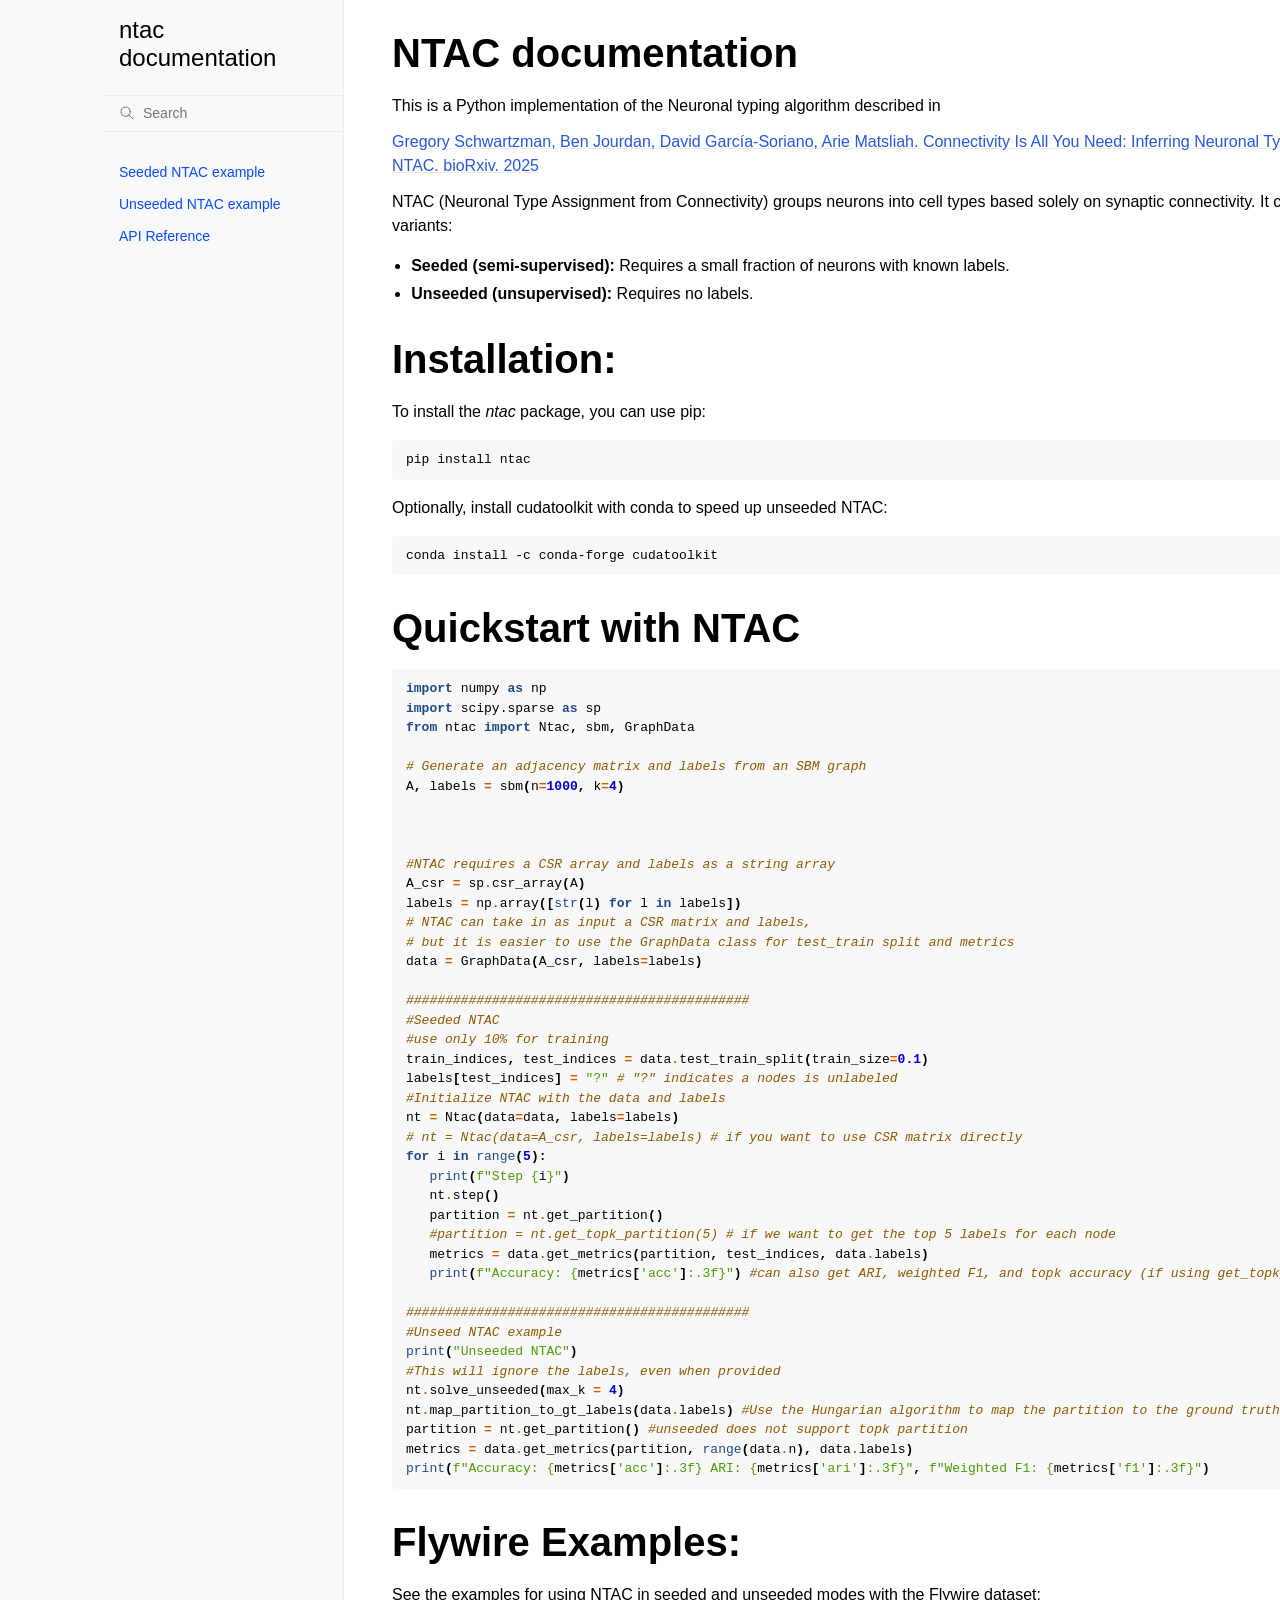
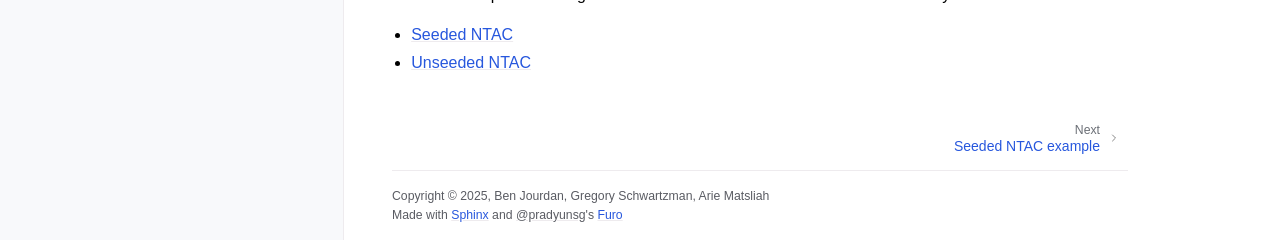
==== commit e46d7cbb: "deploy: 3fc42b098bd5388d7e32ef3124a3dd9ba7180684" ====
--- a/index.html
+++ b/index.html
@@ -3,13 +3,14 @@
   <head><meta charset="utf-8"/>
     <meta name="viewport" content="width=device-width,initial-scale=1"/>
     <meta name="color-scheme" content="light dark"><meta name="viewport" content="width=device-width, initial-scale=1" />
-<link rel="index" title="Index" href="genindex.html" /><link rel="search" title="Search" href="search.html" />
+<link rel="index" title="Index" href="genindex.html" /><link rel="search" title="Search" href="search.html" /><link rel="next" title="Seeded NTAC example" href="seeded_example.html" />
 
     <!-- Generated with Sphinx 8.2.3 and Furo 2024.08.06 -->
         <title>ntac documentation</title>
       <link rel="stylesheet" type="text/css" href="_static/pygments.css?v=a746c00c" />
     <link rel="stylesheet" type="text/css" href="_static/styles/furo.css?v=354aac6f" />
     <link rel="stylesheet" type="text/css" href="_static/styles/furo-extensions.css?v=302659d7" />
+    <link rel="stylesheet" type="text/css" href="_static/custom.css?v=66f80225" />
     
     
 
@@ -198,7 +199,12 @@
   <input type="hidden" name="area" value="default">
 </form>
 <div id="searchbox"></div><div class="sidebar-scroll"><div class="sidebar-tree">
-  
+  <ul>
+<li class="toctree-l1"><a class="reference internal" href="seeded_example.html">Seeded NTAC example</a></li>
+<li class="toctree-l1"><a class="reference internal" href="unseeded_example.html">Unseeded NTAC example</a></li>
+<li class="toctree-l1"><a class="reference internal" href="api.html">API Reference</a></li>
+</ul>
+
 </div>
 </div>
 
@@ -238,10 +244,79 @@
         </div>
         <article role="main" id="furo-main-content">
           <section id="ntac-documentation">
-<h1>ntac documentation<a class="headerlink" href="#ntac-documentation" title="Link to this heading">¶</a></h1>
-<p>Add your content using <code class="docutils literal notranslate"><span class="pre">reStructuredText</span></code> syntax. See the
-<a class="reference external" href="https://www.sphinx-doc.org/en/master/usage/restructuredtext/index.html">reStructuredText</a>
-documentation for details.</p>
+<h1>NTAC documentation<a class="headerlink" href="#ntac-documentation" title="Link to this heading">¶</a></h1>
+<p>This is a Python implementation of the Neuronal typing algorithm described in</p>
+<p><a class="reference external" href="https://www.biorxiv.org/content/10.1101/2025.06.11.659184v1">Gregory Schwartzman, Ben Jourdan, David García-Soriano, Arie Matsliah. Connectivity Is All You Need: Inferring Neuronal Types with NTAC. bioRxiv. 2025</a></p>
+<p>NTAC (Neuronal Type Assignment from Connectivity) groups neurons into cell types based solely on synaptic connectivity. It comes in two variants:</p>
+<ul class="simple">
+<li><p><strong>Seeded (semi-supervised):</strong> Requires a small fraction of neurons with known labels.</p></li>
+<li><p><strong>Unseeded (unsupervised):</strong> Requires no labels.</p></li>
+</ul>
+</section>
+<section id="installation">
+<h1>Installation:<a class="headerlink" href="#installation" title="Link to this heading">¶</a></h1>
+<p>To install the <cite>ntac</cite> package, you can use pip:</p>
+<div class="highlight-bash notranslate"><div class="highlight"><pre><span></span>pip<span class="w"> </span>install<span class="w"> </span>ntac
+</pre></div>
+</div>
+<p>Optionally, install cudatoolkit with conda to speed up unseeded NTAC:</p>
+<div class="highlight-bash notranslate"><div class="highlight"><pre><span></span>conda<span class="w"> </span>install<span class="w"> </span>-c<span class="w"> </span>conda-forge<span class="w"> </span>cudatoolkit
+</pre></div>
+</div>
+</section>
+<section id="quickstart-with-ntac">
+<h1>Quickstart with NTAC<a class="headerlink" href="#quickstart-with-ntac" title="Link to this heading">¶</a></h1>
+<div class="highlight-python notranslate"><div class="highlight"><pre><span></span><span class="kn">import</span> <span class="nn">numpy</span> <span class="k">as</span> <span class="nn">np</span>
+<span class="kn">import</span> <span class="nn">scipy.sparse</span> <span class="k">as</span> <span class="nn">sp</span>
+<span class="kn">from</span> <span class="nn">ntac</span> <span class="kn">import</span> <span class="n">Ntac</span><span class="p">,</span> <span class="n">sbm</span><span class="p">,</span> <span class="n">GraphData</span>
+
+<span class="c1"># Generate an adjacency matrix and labels from an SBM graph</span>
+<span class="n">A</span><span class="p">,</span> <span class="n">labels</span> <span class="o">=</span> <span class="n">sbm</span><span class="p">(</span><span class="n">n</span><span class="o">=</span><span class="mi">1000</span><span class="p">,</span> <span class="n">k</span><span class="o">=</span><span class="mi">4</span><span class="p">)</span>
+
+
+
+<span class="c1">#NTAC requires a CSR array and labels as a string array</span>
+<span class="n">A_csr</span> <span class="o">=</span> <span class="n">sp</span><span class="o">.</span><span class="n">csr_array</span><span class="p">(</span><span class="n">A</span><span class="p">)</span>
+<span class="n">labels</span> <span class="o">=</span> <span class="n">np</span><span class="o">.</span><span class="n">array</span><span class="p">([</span><span class="nb">str</span><span class="p">(</span><span class="n">l</span><span class="p">)</span> <span class="k">for</span> <span class="n">l</span> <span class="ow">in</span> <span class="n">labels</span><span class="p">])</span>
+<span class="c1"># NTAC can take in as input a CSR matrix and labels,</span>
+<span class="c1"># but it is easier to use the GraphData class for test_train split and metrics</span>
+<span class="n">data</span> <span class="o">=</span> <span class="n">GraphData</span><span class="p">(</span><span class="n">A_csr</span><span class="p">,</span> <span class="n">labels</span><span class="o">=</span><span class="n">labels</span><span class="p">)</span>
+
+<span class="c1">############################################</span>
+<span class="c1">#Seeded NTAC</span>
+<span class="c1">#use only 10% for training</span>
+<span class="n">train_indices</span><span class="p">,</span> <span class="n">test_indices</span> <span class="o">=</span> <span class="n">data</span><span class="o">.</span><span class="n">test_train_split</span><span class="p">(</span><span class="n">train_size</span><span class="o">=</span><span class="mf">0.1</span><span class="p">)</span>
+<span class="n">labels</span><span class="p">[</span><span class="n">test_indices</span><span class="p">]</span> <span class="o">=</span> <span class="s2">&quot;?&quot;</span> <span class="c1"># &quot;?&quot; indicates a nodes is unlabeled</span>
+<span class="c1">#Initialize NTAC with the data and labels</span>
+<span class="n">nt</span> <span class="o">=</span> <span class="n">Ntac</span><span class="p">(</span><span class="n">data</span><span class="o">=</span><span class="n">data</span><span class="p">,</span> <span class="n">labels</span><span class="o">=</span><span class="n">labels</span><span class="p">)</span>
+<span class="c1"># nt = Ntac(data=A_csr, labels=labels) # if you want to use CSR matrix directly</span>
+<span class="k">for</span> <span class="n">i</span> <span class="ow">in</span> <span class="nb">range</span><span class="p">(</span><span class="mi">5</span><span class="p">):</span>
+   <span class="nb">print</span><span class="p">(</span><span class="sa">f</span><span class="s2">&quot;Step </span><span class="si">{</span><span class="n">i</span><span class="si">}</span><span class="s2">&quot;</span><span class="p">)</span>
+   <span class="n">nt</span><span class="o">.</span><span class="n">step</span><span class="p">()</span>
+   <span class="n">partition</span> <span class="o">=</span> <span class="n">nt</span><span class="o">.</span><span class="n">get_partition</span><span class="p">()</span>
+   <span class="c1">#partition = nt.get_topk_partition(5) # if we want to get the top 5 labels for each node</span>
+   <span class="n">metrics</span> <span class="o">=</span> <span class="n">data</span><span class="o">.</span><span class="n">get_metrics</span><span class="p">(</span><span class="n">partition</span><span class="p">,</span> <span class="n">test_indices</span><span class="p">,</span> <span class="n">data</span><span class="o">.</span><span class="n">labels</span><span class="p">)</span>
+   <span class="nb">print</span><span class="p">(</span><span class="sa">f</span><span class="s2">&quot;Accuracy: </span><span class="si">{</span><span class="n">metrics</span><span class="p">[</span><span class="s1">&#39;acc&#39;</span><span class="p">]</span><span class="si">:</span><span class="s2">.3f</span><span class="si">}</span><span class="s2">&quot;</span><span class="p">)</span> <span class="c1">#can also get ARI, weighted F1, and topk accuracy (if using get_topk_partition)</span>
+
+<span class="c1">############################################</span>
+<span class="c1">#Unseed NTAC example</span>
+<span class="nb">print</span><span class="p">(</span><span class="s2">&quot;Unseeded NTAC&quot;</span><span class="p">)</span>
+<span class="c1">#This will ignore the labels, even when provided</span>
+<span class="n">nt</span><span class="o">.</span><span class="n">solve_unseeded</span><span class="p">(</span><span class="n">max_k</span> <span class="o">=</span> <span class="mi">4</span><span class="p">)</span>
+<span class="n">nt</span><span class="o">.</span><span class="n">map_partition_to_gt_labels</span><span class="p">(</span><span class="n">data</span><span class="o">.</span><span class="n">labels</span><span class="p">)</span> <span class="c1">#Use the Hungarian algorithm to map the partition to the ground truth labels</span>
+<span class="n">partition</span> <span class="o">=</span> <span class="n">nt</span><span class="o">.</span><span class="n">get_partition</span><span class="p">()</span> <span class="c1">#unseeded does not support topk partition</span>
+<span class="n">metrics</span> <span class="o">=</span> <span class="n">data</span><span class="o">.</span><span class="n">get_metrics</span><span class="p">(</span><span class="n">partition</span><span class="p">,</span> <span class="nb">range</span><span class="p">(</span><span class="n">data</span><span class="o">.</span><span class="n">n</span><span class="p">),</span> <span class="n">data</span><span class="o">.</span><span class="n">labels</span><span class="p">)</span>
+<span class="nb">print</span><span class="p">(</span><span class="sa">f</span><span class="s2">&quot;Accuracy: </span><span class="si">{</span><span class="n">metrics</span><span class="p">[</span><span class="s1">&#39;acc&#39;</span><span class="p">]</span><span class="si">:</span><span class="s2">.3f</span><span class="si">}</span><span class="s2"> ARI: </span><span class="si">{</span><span class="n">metrics</span><span class="p">[</span><span class="s1">&#39;ari&#39;</span><span class="p">]</span><span class="si">:</span><span class="s2">.3f</span><span class="si">}</span><span class="s2">&quot;</span><span class="p">,</span> <span class="sa">f</span><span class="s2">&quot;Weighted F1: </span><span class="si">{</span><span class="n">metrics</span><span class="p">[</span><span class="s1">&#39;f1&#39;</span><span class="p">]</span><span class="si">:</span><span class="s2">.3f</span><span class="si">}</span><span class="s2">&quot;</span><span class="p">)</span>
+</pre></div>
+</div>
+</section>
+<section id="flywire-examples">
+<h1>Flywire Examples:<a class="headerlink" href="#flywire-examples" title="Link to this heading">¶</a></h1>
+<p>See the examples for using NTAC in seeded and unseeded modes with the Flywire dataset:</p>
+<ul class="simple">
+<li><p><a class="reference external" href="seeded_example.html">Seeded NTAC</a></p></li>
+<li><p><a class="reference external" href="unseeded_example.html">Unseeded NTAC</a></p></li>
+</ul>
 <div class="toctree-wrapper compound">
 </div>
 </section>
@@ -251,7 +326,15 @@
       <footer>
         
         <div class="related-pages">
-          
+          <a class="next-page" href="seeded_example.html">
+              <div class="page-info">
+                <div class="context">
+                  <span>Next</span>
+                </div>
+                <div class="title">Seeded NTAC example</div>
+              </div>
+              <svg class="furo-related-icon"><use href="#svg-arrow-right"></use></svg>
+            </a>
           
         </div>
         <div class="bottom-of-page">
--- a/_static/custom.css
+++ b/_static/custom.css
@@ -0,0 +1,18 @@
+@media (min-width: 768px) {
+  .article-container {
+    max-width: 1200px;
+    margin-left: auto;
+    margin-right: auto;
+  }
+
+  /* Remove fixed max-width on the article itself */
+  article#furo-main-content {
+    max-width: 100%;  /* allow it to inherit width from .article-container */
+  }
+
+  /* Make <pre> blocks scroll horizontally instead of wrapping */
+  pre {
+    white-space: pre;
+    overflow-x: auto;
+  }
+}
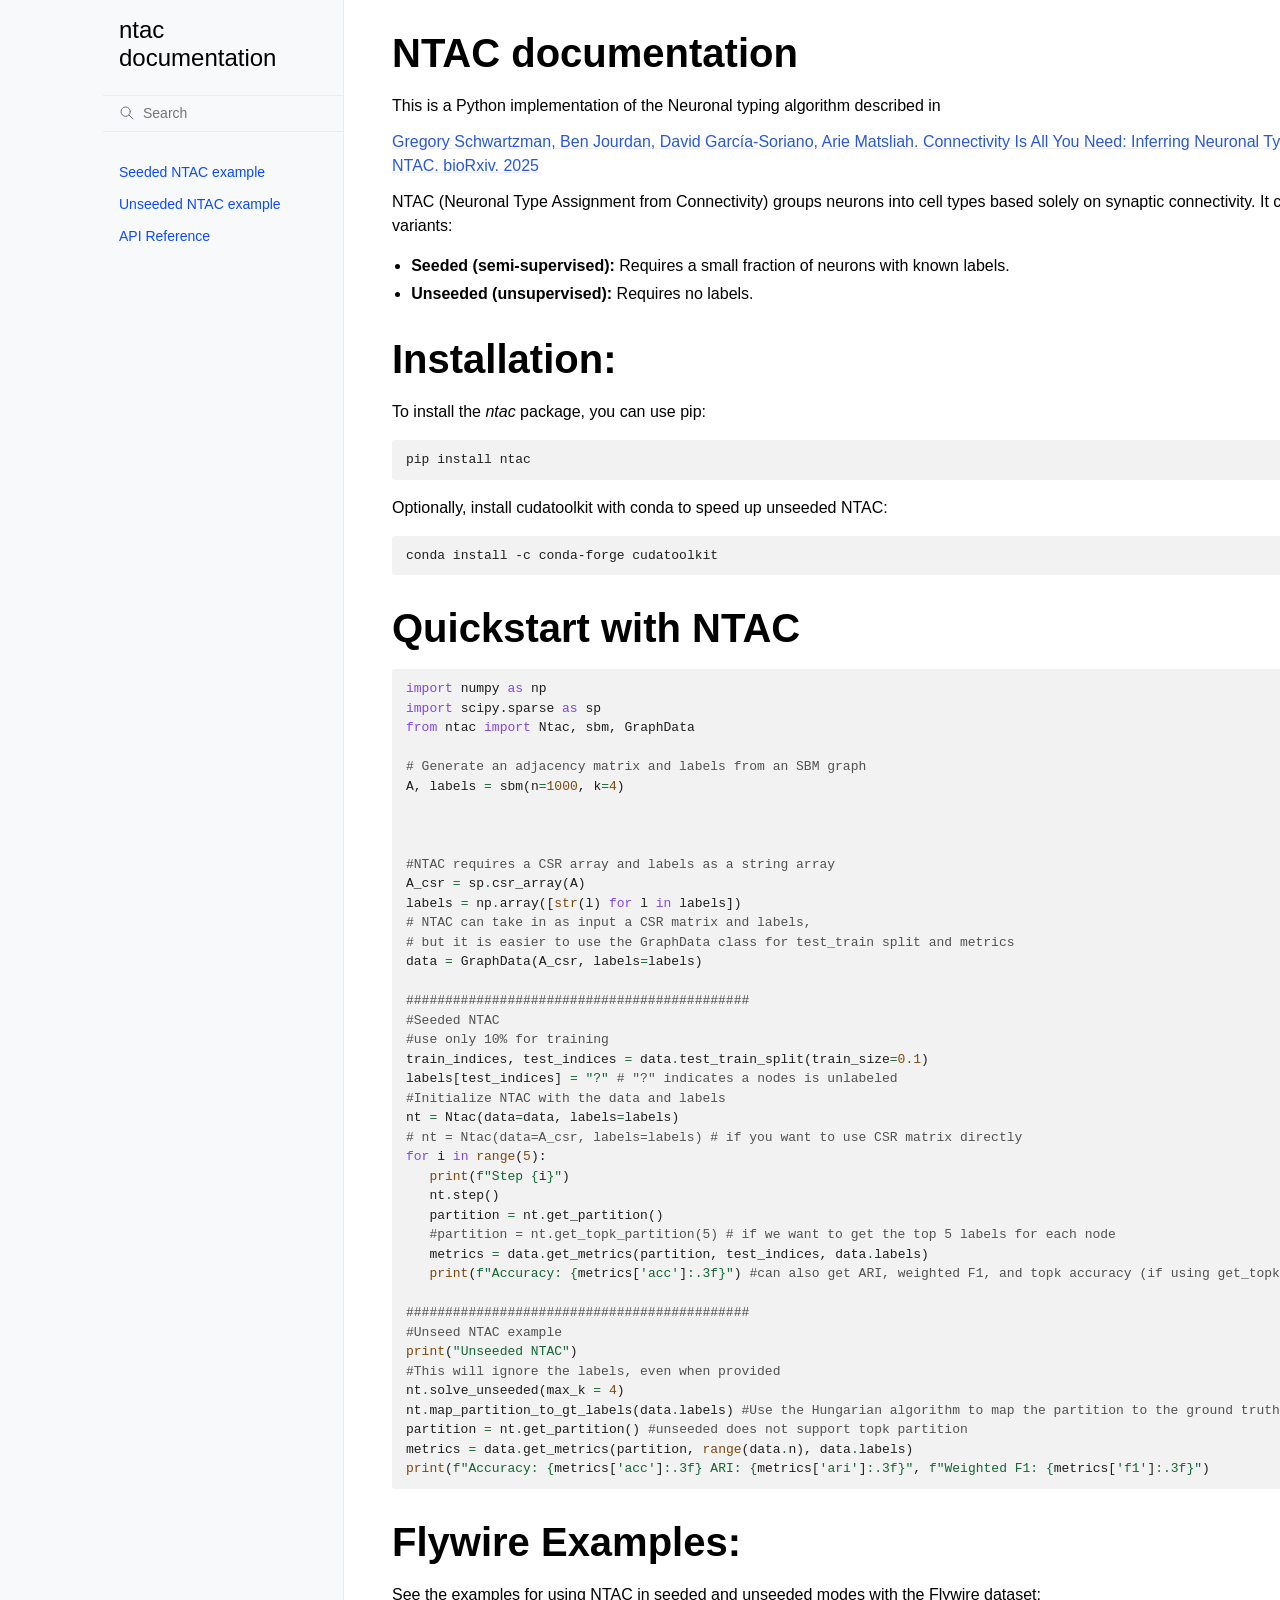
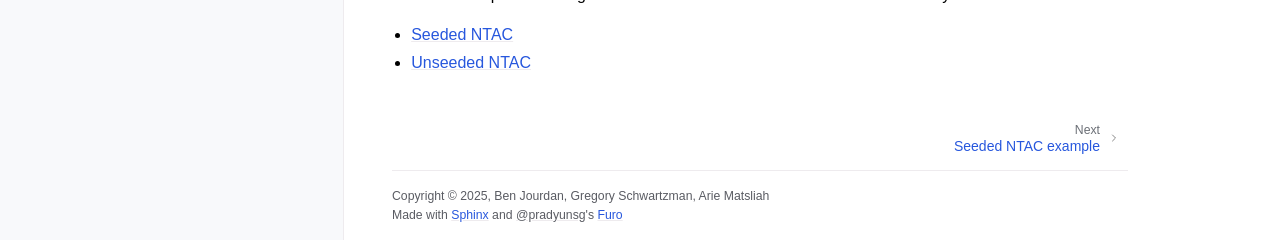
==== commit a8b4b8d9: "deploy: 04a8e4607993266315e8c36d089057e928116483" ====
--- a/index.html
+++ b/index.html
@@ -1,15 +1,15 @@
 <!doctype html>
 <html class="no-js" lang="en" data-content_root="./">
-  <head><meta charset="utf-8"/>
-    <meta name="viewport" content="width=device-width,initial-scale=1"/>
+  <head><meta charset="utf-8">
+    <meta name="viewport" content="width=device-width,initial-scale=1">
     <meta name="color-scheme" content="light dark"><meta name="viewport" content="width=device-width, initial-scale=1" />
-<link rel="index" title="Index" href="genindex.html" /><link rel="search" title="Search" href="search.html" /><link rel="next" title="Seeded NTAC example" href="seeded_example.html" />
-
-    <!-- Generated with Sphinx 8.2.3 and Furo 2024.08.06 -->
+<link rel="index" title="Index" href="genindex.html"><link rel="search" title="Search" href="search.html"><link rel="next" title="Seeded NTAC example" href="seeded_example.html">
+
+    <!-- Generated with Sphinx 9.1.0 and Furo 2025.12.19 -->
         <title>ntac documentation</title>
-      <link rel="stylesheet" type="text/css" href="_static/pygments.css?v=a746c00c" />
-    <link rel="stylesheet" type="text/css" href="_static/styles/furo.css?v=354aac6f" />
-    <link rel="stylesheet" type="text/css" href="_static/styles/furo-extensions.css?v=302659d7" />
+      <link rel="stylesheet" type="text/css" href="_static/pygments.css?v=acfd86a5" />
+    <link rel="stylesheet" type="text/css" href="_static/styles/furo.css?v=7bdb33bb" />
+    <link rel="stylesheet" type="text/css" href="_static/styles/furo-extensions.css?v=8dab3a3b" />
     <link rel="stylesheet" type="text/css" href="_static/custom.css?v=66f80225" />
     
     
@@ -17,8 +17,8 @@
 
 <style>
   body {
-    --color-code-background: #f8f8f8;
-  --color-code-foreground: black;
+    --color-code-background: #f2f2f2;
+  --color-code-foreground: #1e1e1e;
   
   }
   @media not print {
@@ -145,14 +145,10 @@
   </symbol>
 </svg>
 
-<input type="checkbox" class="sidebar-toggle" name="__navigation" id="__navigation">
-<input type="checkbox" class="sidebar-toggle" name="__toc" id="__toc">
-<label class="overlay sidebar-overlay" for="__navigation">
-  <div class="visually-hidden">Hide navigation sidebar</div>
-</label>
-<label class="overlay toc-overlay" for="__toc">
-  <div class="visually-hidden">Hide table of contents sidebar</div>
-</label>
+<input type="checkbox" class="sidebar-toggle" name="__navigation" id="__navigation" aria-label="Toggle site navigation sidebar">
+<input type="checkbox" class="sidebar-toggle" name="__toc" id="__toc" aria-label="Toggle table of contents sidebar">
+<label class="overlay sidebar-overlay" for="__navigation"></label>
+<label class="overlay toc-overlay" for="__toc"></label>
 
 <a class="skip-to-content muted-link" href="#furo-main-content">Skip to content</a>
 
@@ -162,8 +158,7 @@
   <header class="mobile-header">
     <div class="header-left">
       <label class="nav-overlay-icon" for="__navigation">
-        <div class="visually-hidden">Toggle site navigation sidebar</div>
-        <i class="icon"><svg><use href="#svg-menu"></use></svg></i>
+        <span class="icon"><svg><use href="#svg-menu"></use></svg></span>
       </label>
     </div>
     <div class="header-center">
@@ -171,8 +166,7 @@
     </div>
     <div class="header-right">
       <div class="theme-toggle-container theme-toggle-header">
-        <button class="theme-toggle">
-          <div class="visually-hidden">Toggle Light / Dark / Auto color theme</div>
+        <button class="theme-toggle" aria-label="Toggle Light / Dark / Auto color theme">
           <svg class="theme-icon-when-auto-light"><use href="#svg-sun-with-moon"></use></svg>
           <svg class="theme-icon-when-auto-dark"><use href="#svg-moon-with-sun"></use></svg>
           <svg class="theme-icon-when-dark"><use href="#svg-moon"></use></svg>
@@ -180,8 +174,7 @@
         </button>
       </div>
       <label class="toc-overlay-icon toc-header-icon no-toc" for="__toc">
-        <div class="visually-hidden">Toggle table of contents sidebar</div>
-        <i class="icon"><svg><use href="#svg-toc"></use></svg></i>
+        <span class="icon"><svg><use href="#svg-toc"></use></svg></span>
       </label>
     </div>
   </header>
@@ -189,7 +182,6 @@
     <div class="sidebar-container">
       
       <div class="sidebar-sticky"><a class="sidebar-brand" href="#">
-  
   
   <span class="sidebar-brand-text">ntac  documentation</span>
   
@@ -229,8 +221,7 @@
   </a>
 </div>
 <div class="theme-toggle-container theme-toggle-content">
-            <button class="theme-toggle">
-              <div class="visually-hidden">Toggle Light / Dark / Auto color theme</div>
+            <button class="theme-toggle" aria-label="Toggle Light / Dark / Auto color theme">
               <svg class="theme-icon-when-auto-light"><use href="#svg-sun-with-moon"></use></svg>
               <svg class="theme-icon-when-auto-dark"><use href="#svg-moon-with-sun"></use></svg>
               <svg class="theme-icon-when-dark"><use href="#svg-moon"></use></svg>
@@ -238,8 +229,7 @@
             </button>
           </div>
           <label class="toc-overlay-icon toc-content-icon no-toc" for="__toc">
-            <div class="visually-hidden">Toggle table of contents sidebar</div>
-            <i class="icon"><svg><use href="#svg-toc"></use></svg></i>
+            <span class="icon"><svg><use href="#svg-toc"></use></svg></span>
           </label>
         </div>
         <article role="main" id="furo-main-content">
@@ -361,8 +351,8 @@
     </aside>
   </div>
 </div><script src="_static/documentation_options.js?v=5929fcd5"></script>
-    <script src="_static/doctools.js?v=9bcbadda"></script>
-    <script src="_static/sphinx_highlight.js?v=dc90522c"></script>
-    <script src="_static/scripts/furo.js?v=5fa4622c"></script>
+    <script src="_static/doctools.js?v=fd6eb6e6"></script>
+    <script src="_static/sphinx_highlight.js?v=6ffebe34"></script>
+    <script src="_static/scripts/furo.js?v=46bd48cc"></script>
     </body>
 </html>
--- a/_static/pygments.css
+++ b/_static/pygments.css
@@ -3,85 +3,77 @@
 .highlight span.linenos { color: inherit; background-color: transparent; padding-left: 5px; padding-right: 5px; }
 .highlight td.linenos .special { color: #000000; background-color: #ffffc0; padding-left: 5px; padding-right: 5px; }
 .highlight span.linenos.special { color: #000000; background-color: #ffffc0; padding-left: 5px; padding-right: 5px; }
-.highlight .hll { background-color: #ffffcc }
-.highlight { background: #f8f8f8; }
-.highlight .c { color: #8f5902; font-style: italic } /* Comment */
-.highlight .err { color: #a40000; border: 1px solid #ef2929 } /* Error */
-.highlight .g { color: #000000 } /* Generic */
-.highlight .k { color: #204a87; font-weight: bold } /* Keyword */
-.highlight .l { color: #000000 } /* Literal */
-.highlight .n { color: #000000 } /* Name */
-.highlight .o { color: #ce5c00; font-weight: bold } /* Operator */
-.highlight .x { color: #000000 } /* Other */
-.highlight .p { color: #000000; font-weight: bold } /* Punctuation */
-.highlight .ch { color: #8f5902; font-style: italic } /* Comment.Hashbang */
-.highlight .cm { color: #8f5902; font-style: italic } /* Comment.Multiline */
-.highlight .cp { color: #8f5902; font-style: italic } /* Comment.Preproc */
-.highlight .cpf { color: #8f5902; font-style: italic } /* Comment.PreprocFile */
-.highlight .c1 { color: #8f5902; font-style: italic } /* Comment.Single */
-.highlight .cs { color: #8f5902; font-style: italic } /* Comment.Special */
-.highlight .gd { color: #a40000 } /* Generic.Deleted */
-.highlight .ge { color: #000000; font-style: italic } /* Generic.Emph */
-.highlight .ges { color: #000000; font-weight: bold; font-style: italic } /* Generic.EmphStrong */
-.highlight .gr { color: #ef2929 } /* Generic.Error */
-.highlight .gh { color: #000080; font-weight: bold } /* Generic.Heading */
-.highlight .gi { color: #00A000 } /* Generic.Inserted */
-.highlight .go { color: #000000; font-style: italic } /* Generic.Output */
-.highlight .gp { color: #8f5902 } /* Generic.Prompt */
-.highlight .gs { color: #000000; font-weight: bold } /* Generic.Strong */
-.highlight .gu { color: #800080; font-weight: bold } /* Generic.Subheading */
-.highlight .gt { color: #a40000; font-weight: bold } /* Generic.Traceback */
-.highlight .kc { color: #204a87; font-weight: bold } /* Keyword.Constant */
-.highlight .kd { color: #204a87; font-weight: bold } /* Keyword.Declaration */
-.highlight .kn { color: #204a87; font-weight: bold } /* Keyword.Namespace */
-.highlight .kp { color: #204a87; font-weight: bold } /* Keyword.Pseudo */
-.highlight .kr { color: #204a87; font-weight: bold } /* Keyword.Reserved */
-.highlight .kt { color: #204a87; font-weight: bold } /* Keyword.Type */
-.highlight .ld { color: #000000 } /* Literal.Date */
-.highlight .m { color: #0000cf; font-weight: bold } /* Literal.Number */
-.highlight .s { color: #4e9a06 } /* Literal.String */
-.highlight .na { color: #c4a000 } /* Name.Attribute */
-.highlight .nb { color: #204a87 } /* Name.Builtin */
-.highlight .nc { color: #000000 } /* Name.Class */
-.highlight .no { color: #000000 } /* Name.Constant */
-.highlight .nd { color: #5c35cc; font-weight: bold } /* Name.Decorator */
-.highlight .ni { color: #ce5c00 } /* Name.Entity */
-.highlight .ne { color: #cc0000; font-weight: bold } /* Name.Exception */
-.highlight .nf { color: #000000 } /* Name.Function */
-.highlight .nl { color: #f57900 } /* Name.Label */
-.highlight .nn { color: #000000 } /* Name.Namespace */
-.highlight .nx { color: #000000 } /* Name.Other */
-.highlight .py { color: #000000 } /* Name.Property */
-.highlight .nt { color: #204a87; font-weight: bold } /* Name.Tag */
-.highlight .nv { color: #000000 } /* Name.Variable */
-.highlight .ow { color: #204a87; font-weight: bold } /* Operator.Word */
-.highlight .pm { color: #000000; font-weight: bold } /* Punctuation.Marker */
-.highlight .w { color: #f8f8f8 } /* Text.Whitespace */
-.highlight .mb { color: #0000cf; font-weight: bold } /* Literal.Number.Bin */
-.highlight .mf { color: #0000cf; font-weight: bold } /* Literal.Number.Float */
-.highlight .mh { color: #0000cf; font-weight: bold } /* Literal.Number.Hex */
-.highlight .mi { color: #0000cf; font-weight: bold } /* Literal.Number.Integer */
-.highlight .mo { color: #0000cf; font-weight: bold } /* Literal.Number.Oct */
-.highlight .sa { color: #4e9a06 } /* Literal.String.Affix */
-.highlight .sb { color: #4e9a06 } /* Literal.String.Backtick */
-.highlight .sc { color: #4e9a06 } /* Literal.String.Char */
-.highlight .dl { color: #4e9a06 } /* Literal.String.Delimiter */
-.highlight .sd { color: #8f5902; font-style: italic } /* Literal.String.Doc */
-.highlight .s2 { color: #4e9a06 } /* Literal.String.Double */
-.highlight .se { color: #4e9a06 } /* Literal.String.Escape */
-.highlight .sh { color: #4e9a06 } /* Literal.String.Heredoc */
-.highlight .si { color: #4e9a06 } /* Literal.String.Interpol */
-.highlight .sx { color: #4e9a06 } /* Literal.String.Other */
-.highlight .sr { color: #4e9a06 } /* Literal.String.Regex */
-.highlight .s1 { color: #4e9a06 } /* Literal.String.Single */
-.highlight .ss { color: #4e9a06 } /* Literal.String.Symbol */
-.highlight .bp { color: #3465a4 } /* Name.Builtin.Pseudo */
-.highlight .fm { color: #000000 } /* Name.Function.Magic */
-.highlight .vc { color: #000000 } /* Name.Variable.Class */
-.highlight .vg { color: #000000 } /* Name.Variable.Global */
-.highlight .vi { color: #000000 } /* Name.Variable.Instance */
-.highlight .vm { color: #000000 } /* Name.Variable.Magic */
-.highlight .il { color: #0000cf; font-weight: bold } /* Literal.Number.Integer.Long */
+.highlight .hll { background-color: #fdf2e2 }
+.highlight { background: #f2f2f2; color: #1e1e1e }
+.highlight .c { color: #515151 } /* Comment */
+.highlight .err { color: #d71835 } /* Error */
+.highlight .k { color: #8045e5 } /* Keyword */
+.highlight .l { color: #7f4707 } /* Literal */
+.highlight .n { color: #1e1e1e } /* Name */
+.highlight .o { color: #116633 } /* Operator */
+.highlight .p { color: #1e1e1e } /* Punctuation */
+.highlight .ch { color: #515151 } /* Comment.Hashbang */
+.highlight .cm { color: #515151 } /* Comment.Multiline */
+.highlight .cp { color: #515151 } /* Comment.Preproc */
+.highlight .cpf { color: #515151 } /* Comment.PreprocFile */
+.highlight .c1 { color: #515151 } /* Comment.Single */
+.highlight .cs { color: #515151 } /* Comment.Special */
+.highlight .gd { color: #00749c } /* Generic.Deleted */
+.highlight .ge { font-style: italic } /* Generic.Emph */
+.highlight .gh { color: #00749c } /* Generic.Heading */
+.highlight .gs { font-weight: bold } /* Generic.Strong */
+.highlight .gu { color: #00749c } /* Generic.Subheading */
+.highlight .kc { color: #8045e5 } /* Keyword.Constant */
+.highlight .kd { color: #8045e5 } /* Keyword.Declaration */
+.highlight .kn { color: #8045e5 } /* Keyword.Namespace */
+.highlight .kp { color: #8045e5 } /* Keyword.Pseudo */
+.highlight .kr { color: #8045e5 } /* Keyword.Reserved */
+.highlight .kt { color: #7f4707 } /* Keyword.Type */
+.highlight .ld { color: #7f4707 } /* Literal.Date */
+.highlight .m { color: #7f4707 } /* Literal.Number */
+.highlight .s { color: #116633 } /* Literal.String */
+.highlight .na { color: #7f4707 } /* Name.Attribute */
+.highlight .nb { color: #7f4707 } /* Name.Builtin */
+.highlight .nc { color: #00749c } /* Name.Class */
+.highlight .no { color: #00749c } /* Name.Constant */
+.highlight .nd { color: #7f4707 } /* Name.Decorator */
+.highlight .ni { color: #116633 } /* Name.Entity */
+.highlight .ne { color: #8045e5 } /* Name.Exception */
+.highlight .nf { color: #00749c } /* Name.Function */
+.highlight .nl { color: #7f4707 } /* Name.Label */
+.highlight .nn { color: #1e1e1e } /* Name.Namespace */
+.highlight .nx { color: #1e1e1e } /* Name.Other */
+.highlight .py { color: #00749c } /* Name.Property */
+.highlight .nt { color: #00749c } /* Name.Tag */
+.highlight .nv { color: #d71835 } /* Name.Variable */
+.highlight .ow { color: #8045e5 } /* Operator.Word */
+.highlight .pm { color: #1e1e1e } /* Punctuation.Marker */
+.highlight .w { color: #1e1e1e } /* Text.Whitespace */
+.highlight .mb { color: #7f4707 } /* Literal.Number.Bin */
+.highlight .mf { color: #7f4707 } /* Literal.Number.Float */
+.highlight .mh { color: #7f4707 } /* Literal.Number.Hex */
+.highlight .mi { color: #7f4707 } /* Literal.Number.Integer */
+.highlight .mo { color: #7f4707 } /* Literal.Number.Oct */
+.highlight .sa { color: #116633 } /* Literal.String.Affix */
+.highlight .sb { color: #116633 } /* Literal.String.Backtick */
+.highlight .sc { color: #116633 } /* Literal.String.Char */
+.highlight .dl { color: #116633 } /* Literal.String.Delimiter */
+.highlight .sd { color: #116633 } /* Literal.String.Doc */
+.highlight .s2 { color: #116633 } /* Literal.String.Double */
+.highlight .se { color: #116633 } /* Literal.String.Escape */
+.highlight .sh { color: #116633 } /* Literal.String.Heredoc */
+.highlight .si { color: #116633 } /* Literal.String.Interpol */
+.highlight .sx { color: #116633 } /* Literal.String.Other */
+.highlight .sr { color: #d71835 } /* Literal.String.Regex */
+.highlight .s1 { color: #116633 } /* Literal.String.Single */
+.highlight .ss { color: #00749c } /* Literal.String.Symbol */
+.highlight .bp { color: #7f4707 } /* Name.Builtin.Pseudo */
+.highlight .fm { color: #00749c } /* Name.Function.Magic */
+.highlight .vc { color: #d71835 } /* Name.Variable.Class */
+.highlight .vg { color: #d71835 } /* Name.Variable.Global */
+.highlight .vi { color: #d71835 } /* Name.Variable.Instance */
+.highlight .vm { color: #7f4707 } /* Name.Variable.Magic */
+.highlight .il { color: #7f4707 } /* Literal.Number.Integer.Long */
 @media not print {
 body[data-theme="dark"] .highlight pre { line-height: 125%; }
 body[data-theme="dark"] .highlight td.linenos .normal { color: #aaaaaa; background-color: transparent; padding-left: 5px; padding-right: 5px; }
--- a/_static/styles/furo-extensions.css
+++ b/_static/styles/furo-extensions.css
@@ -1,2 +1,2 @@
-#furo-sidebar-ad-placement{padding:var(--sidebar-item-spacing-vertical) var(--sidebar-item-spacing-horizontal)}#furo-sidebar-ad-placement .ethical-sidebar{background:var(--color-background-secondary);border:none;box-shadow:none}#furo-sidebar-ad-placement .ethical-sidebar:hover{background:var(--color-background-hover)}#furo-sidebar-ad-placement .ethical-sidebar a{color:var(--color-foreground-primary)}#furo-sidebar-ad-placement .ethical-callout a{color:var(--color-foreground-secondary)!important}#furo-readthedocs-versions{background:transparent;display:block;position:static;width:100%}#furo-readthedocs-versions .rst-versions{background:#1a1c1e}#furo-readthedocs-versions .rst-current-version{background:var(--color-sidebar-item-background);cursor:unset}#furo-readthedocs-versions .rst-current-version:hover{background:var(--color-sidebar-item-background)}#furo-readthedocs-versions .rst-current-version .fa-book{color:var(--color-foreground-primary)}#furo-readthedocs-versions>.rst-other-versions{padding:0}#furo-readthedocs-versions>.rst-other-versions small{opacity:1}#furo-readthedocs-versions .injected .rst-versions{position:unset}#furo-readthedocs-versions:focus-within,#furo-readthedocs-versions:hover{box-shadow:0 0 0 1px var(--color-sidebar-background-border)}#furo-readthedocs-versions:focus-within .rst-current-version,#furo-readthedocs-versions:hover .rst-current-version{background:#1a1c1e;font-size:inherit;height:auto;line-height:inherit;padding:12px;text-align:right}#furo-readthedocs-versions:focus-within .rst-current-version .fa-book,#furo-readthedocs-versions:hover .rst-current-version .fa-book{color:#fff;float:left}#furo-readthedocs-versions:focus-within .fa-caret-down,#furo-readthedocs-versions:hover .fa-caret-down{display:none}#furo-readthedocs-versions:focus-within .injected,#furo-readthedocs-versions:focus-within .rst-current-version,#furo-readthedocs-versions:focus-within .rst-other-versions,#furo-readthedocs-versions:hover .injected,#furo-readthedocs-versions:hover .rst-current-version,#furo-readthedocs-versions:hover .rst-other-versions{display:block}#furo-readthedocs-versions:focus-within>.rst-current-version,#furo-readthedocs-versions:hover>.rst-current-version{display:none}.highlight:hover button.copybtn{color:var(--color-code-foreground)}.highlight button.copybtn{align-items:center;background-color:var(--color-code-background);border:none;color:var(--color-background-item);cursor:pointer;height:1.25em;right:.5rem;top:.625rem;transition:color .3s,opacity .3s;width:1.25em}.highlight button.copybtn:hover{background-color:var(--color-code-background);color:var(--color-brand-content)}.highlight button.copybtn:after{background-color:transparent;color:var(--color-code-foreground);display:none}.highlight button.copybtn.success{color:#22863a;transition:color 0ms}.highlight button.copybtn.success:after{display:block}.highlight button.copybtn svg{padding:0}body{--sd-color-primary:var(--color-brand-primary);--sd-color-primary-highlight:var(--color-brand-content);--sd-color-primary-text:var(--color-background-primary);--sd-color-shadow:rgba(0,0,0,.05);--sd-color-card-border:var(--color-card-border);--sd-color-card-border-hover:var(--color-brand-content);--sd-color-card-background:var(--color-card-background);--sd-color-card-text:var(--color-foreground-primary);--sd-color-card-header:var(--color-card-marginals-background);--sd-color-card-footer:var(--color-card-marginals-background);--sd-color-tabs-label-active:var(--color-brand-content);--sd-color-tabs-label-hover:var(--color-foreground-muted);--sd-color-tabs-label-inactive:var(--color-foreground-muted);--sd-color-tabs-underline-active:var(--color-brand-content);--sd-color-tabs-underline-hover:var(--color-foreground-border);--sd-color-tabs-underline-inactive:var(--color-background-border);--sd-color-tabs-overline:var(--color-background-border);--sd-color-tabs-underline:var(--color-background-border)}.sd-tab-content{box-shadow:0 -2px var(--sd-color-tabs-overline),0 1px var(--sd-color-tabs-underline)}.sd-card{box-shadow:0 .1rem .25rem var(--sd-color-shadow),0 0 .0625rem rgba(0,0,0,.1)}.sd-shadow-sm{box-shadow:0 .1rem .25rem var(--sd-color-shadow),0 0 .0625rem rgba(0,0,0,.1)!important}.sd-shadow-md{box-shadow:0 .3rem .75rem var(--sd-color-shadow),0 0 .0625rem rgba(0,0,0,.1)!important}.sd-shadow-lg{box-shadow:0 .6rem 1.5rem var(--sd-color-shadow),0 0 .0625rem rgba(0,0,0,.1)!important}.sd-card-hover:hover{transform:none}.sd-cards-carousel{gap:.25rem;padding:.25rem}body{--tabs--label-text:var(--color-foreground-muted);--tabs--label-text--hover:var(--color-foreground-muted);--tabs--label-text--active:var(--color-brand-content);--tabs--label-text--active--hover:var(--color-brand-content);--tabs--label-background:transparent;--tabs--label-background--hover:transparent;--tabs--label-background--active:transparent;--tabs--label-background--active--hover:transparent;--tabs--padding-x:0.25em;--tabs--margin-x:1em;--tabs--border:var(--color-background-border);--tabs--label-border:transparent;--tabs--label-border--hover:var(--color-foreground-muted);--tabs--label-border--active:var(--color-brand-content);--tabs--label-border--active--hover:var(--color-brand-content)}[role=main] .container{max-width:none;padding-left:0;padding-right:0}.shadow.docutils{border:none;box-shadow:0 .2rem .5rem rgba(0,0,0,.05),0 0 .0625rem rgba(0,0,0,.1)!important}.sphinx-bs .card{background-color:var(--color-background-secondary);color:var(--color-foreground)}
+#furo-sidebar-ad-placement{padding:var(--sidebar-item-spacing-vertical) var(--sidebar-item-spacing-horizontal)}#furo-sidebar-ad-placement .ethical-sidebar{background:var(--color-background-secondary);border:none;box-shadow:none}#furo-sidebar-ad-placement .ethical-sidebar:hover{background:var(--color-background-hover)}#furo-sidebar-ad-placement .ethical-sidebar a{color:var(--color-foreground-primary)}#furo-sidebar-ad-placement .ethical-callout a{color:var(--color-foreground-secondary)!important}#furo-readthedocs-versions{background:transparent;display:block;position:static;width:100%}#furo-readthedocs-versions .rst-versions{background:#1a1c1e}#furo-readthedocs-versions .rst-current-version{background:var(--color-sidebar-item-background);cursor:unset}#furo-readthedocs-versions .rst-current-version:hover{background:var(--color-sidebar-item-background)}#furo-readthedocs-versions .rst-current-version .fa-book{color:var(--color-foreground-primary)}#furo-readthedocs-versions>.rst-other-versions{padding:0}#furo-readthedocs-versions>.rst-other-versions small{opacity:1}#furo-readthedocs-versions .injected .rst-versions{position:unset}#furo-readthedocs-versions:focus-within,#furo-readthedocs-versions:hover{box-shadow:0 0 0 1px var(--color-sidebar-background-border)}#furo-readthedocs-versions:focus-within .rst-current-version,#furo-readthedocs-versions:hover .rst-current-version{background:#1a1c1e;font-size:inherit;height:auto;line-height:inherit;padding:12px;text-align:right}#furo-readthedocs-versions:focus-within .rst-current-version .fa-book,#furo-readthedocs-versions:hover .rst-current-version .fa-book{color:#fff;float:left}#furo-readthedocs-versions:focus-within .fa-caret-down,#furo-readthedocs-versions:hover .fa-caret-down{display:none}#furo-readthedocs-versions:focus-within .injected,#furo-readthedocs-versions:focus-within .rst-current-version,#furo-readthedocs-versions:focus-within .rst-other-versions,#furo-readthedocs-versions:hover .injected,#furo-readthedocs-versions:hover .rst-current-version,#furo-readthedocs-versions:hover .rst-other-versions{display:block}#furo-readthedocs-versions:focus-within>.rst-current-version,#furo-readthedocs-versions:hover>.rst-current-version{display:none}.highlight:hover button.copybtn{color:var(--color-code-foreground)}.highlight button.copybtn{align-items:center;background-color:var(--color-code-background);border:none;color:var(--color-background-item);cursor:pointer;height:1.25em;right:.5rem;top:.625rem;transition:color .3s,opacity .3s;width:1.25em}.highlight button.copybtn:hover{background-color:var(--color-code-background);color:var(--color-brand-content)}.highlight button.copybtn:after{background-color:transparent;color:var(--color-code-foreground);display:none}.highlight button.copybtn.success{color:#22863a;transition:color 0s}.highlight button.copybtn.success:after{display:block}.highlight button.copybtn svg{padding:0}body{--sd-color-primary:var(--color-brand-primary);--sd-color-primary-highlight:var(--color-brand-content);--sd-color-primary-text:var(--color-background-primary);--sd-color-shadow:rgba(0,0,0,.05);--sd-color-card-border:var(--color-card-border);--sd-color-card-border-hover:var(--color-brand-content);--sd-color-card-background:var(--color-card-background);--sd-color-card-text:var(--color-foreground-primary);--sd-color-card-header:var(--color-card-marginals-background);--sd-color-card-footer:var(--color-card-marginals-background);--sd-color-tabs-label-active:var(--color-brand-content);--sd-color-tabs-label-hover:var(--color-foreground-muted);--sd-color-tabs-label-inactive:var(--color-foreground-muted);--sd-color-tabs-underline-active:var(--color-brand-content);--sd-color-tabs-underline-hover:var(--color-foreground-border);--sd-color-tabs-underline-inactive:var(--color-background-border);--sd-color-tabs-overline:var(--color-background-border);--sd-color-tabs-underline:var(--color-background-border)}.sd-tab-content{box-shadow:0 -2px var(--sd-color-tabs-overline),0 1px var(--sd-color-tabs-underline)}.sd-card{box-shadow:0 .1rem .25rem var(--sd-color-shadow),0 0 .0625rem rgba(0,0,0,.1)}.sd-shadow-sm{box-shadow:0 .1rem .25rem var(--sd-color-shadow),0 0 .0625rem rgba(0,0,0,.1)!important}.sd-shadow-md{box-shadow:0 .3rem .75rem var(--sd-color-shadow),0 0 .0625rem rgba(0,0,0,.1)!important}.sd-shadow-lg{box-shadow:0 .6rem 1.5rem var(--sd-color-shadow),0 0 .0625rem rgba(0,0,0,.1)!important}.sd-card-hover:hover{transform:none}.sd-cards-carousel{gap:.25rem;padding:.25rem}body{--tabs--label-text:var(--color-foreground-muted);--tabs--label-text--hover:var(--color-foreground-muted);--tabs--label-text--active:var(--color-brand-content);--tabs--label-text--active--hover:var(--color-brand-content);--tabs--label-background:transparent;--tabs--label-background--hover:transparent;--tabs--label-background--active:transparent;--tabs--label-background--active--hover:transparent;--tabs--padding-x:0.25em;--tabs--margin-x:1em;--tabs--border:var(--color-background-border);--tabs--label-border:transparent;--tabs--label-border--hover:var(--color-foreground-muted);--tabs--label-border--active:var(--color-brand-content);--tabs--label-border--active--hover:var(--color-brand-content)}[role=main] .container{max-width:none;padding-left:0;padding-right:0}.shadow.docutils{border:none;box-shadow:0 .2rem .5rem rgba(0,0,0,.05),0 0 .0625rem rgba(0,0,0,.1)!important}.sphinx-bs .card{background-color:var(--color-background-secondary);color:var(--color-foreground)}
 /*# sourceMappingURL=furo-extensions.css.map*/
